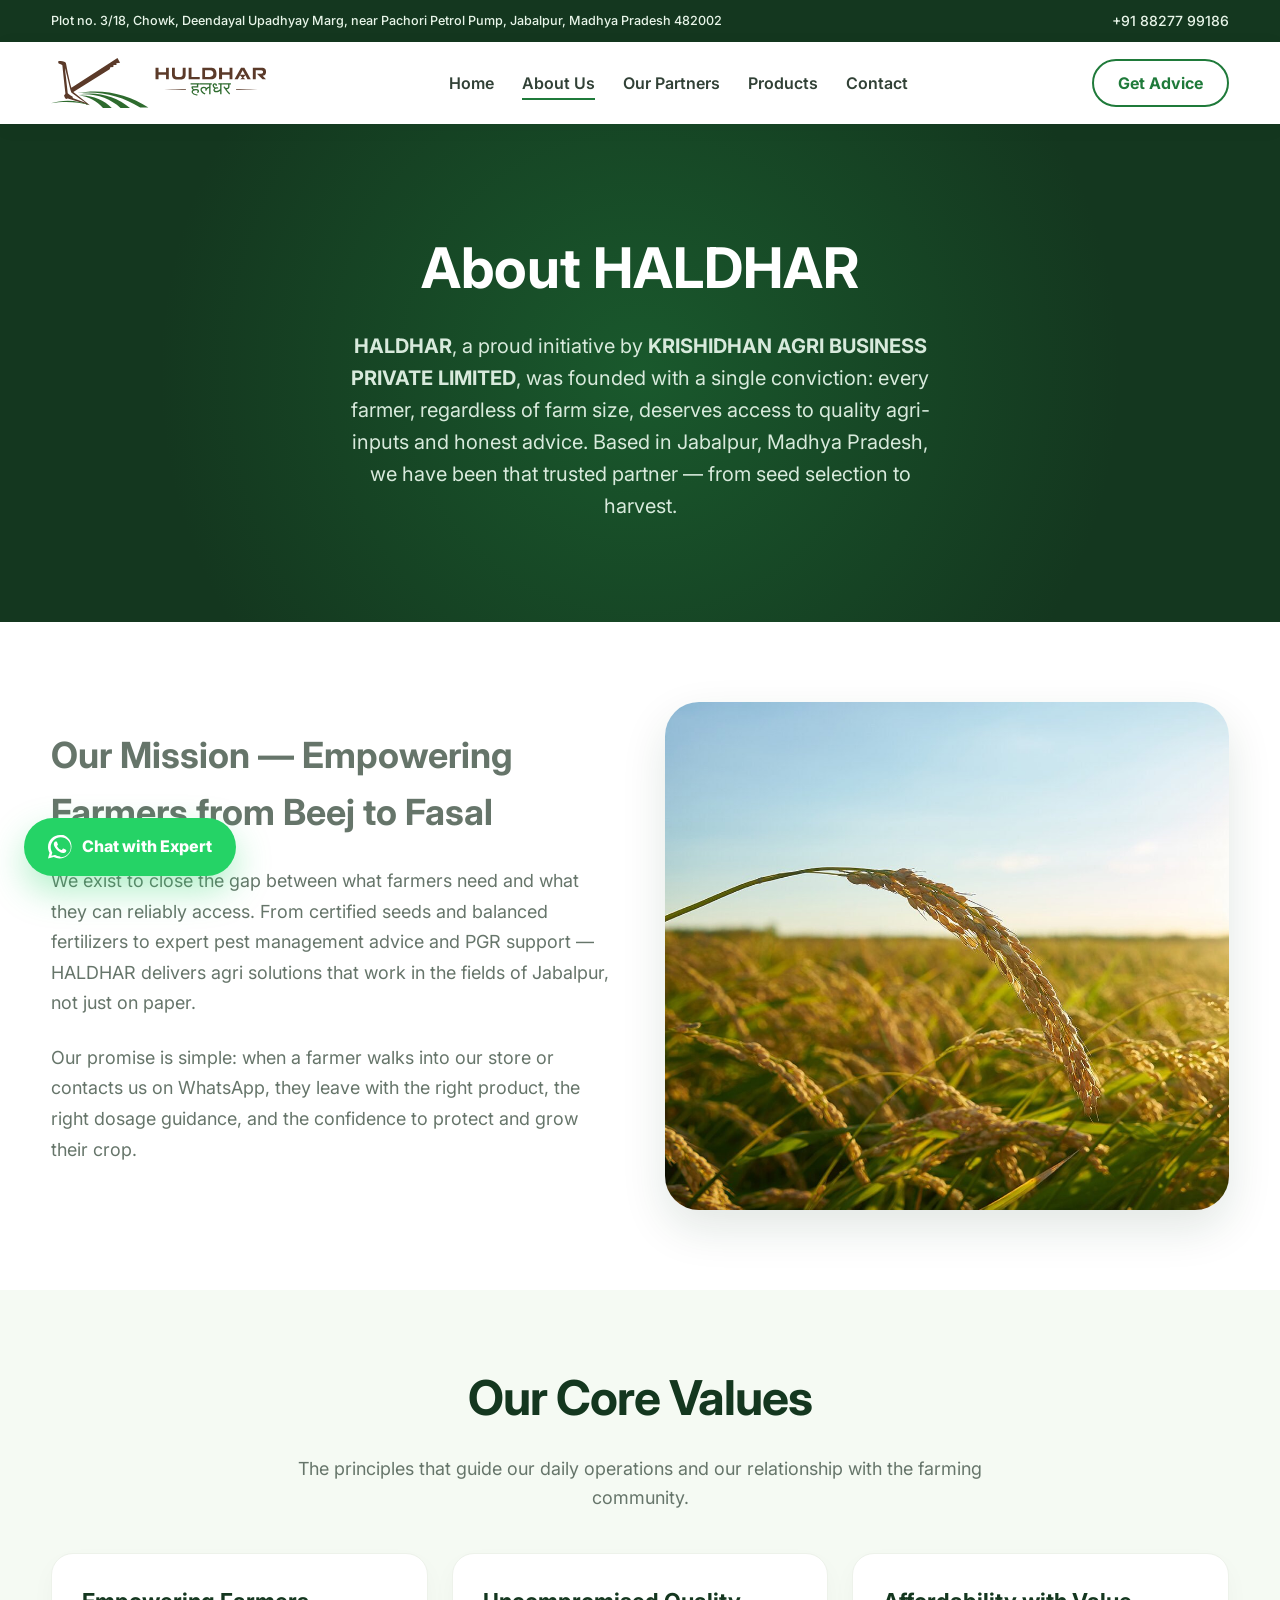
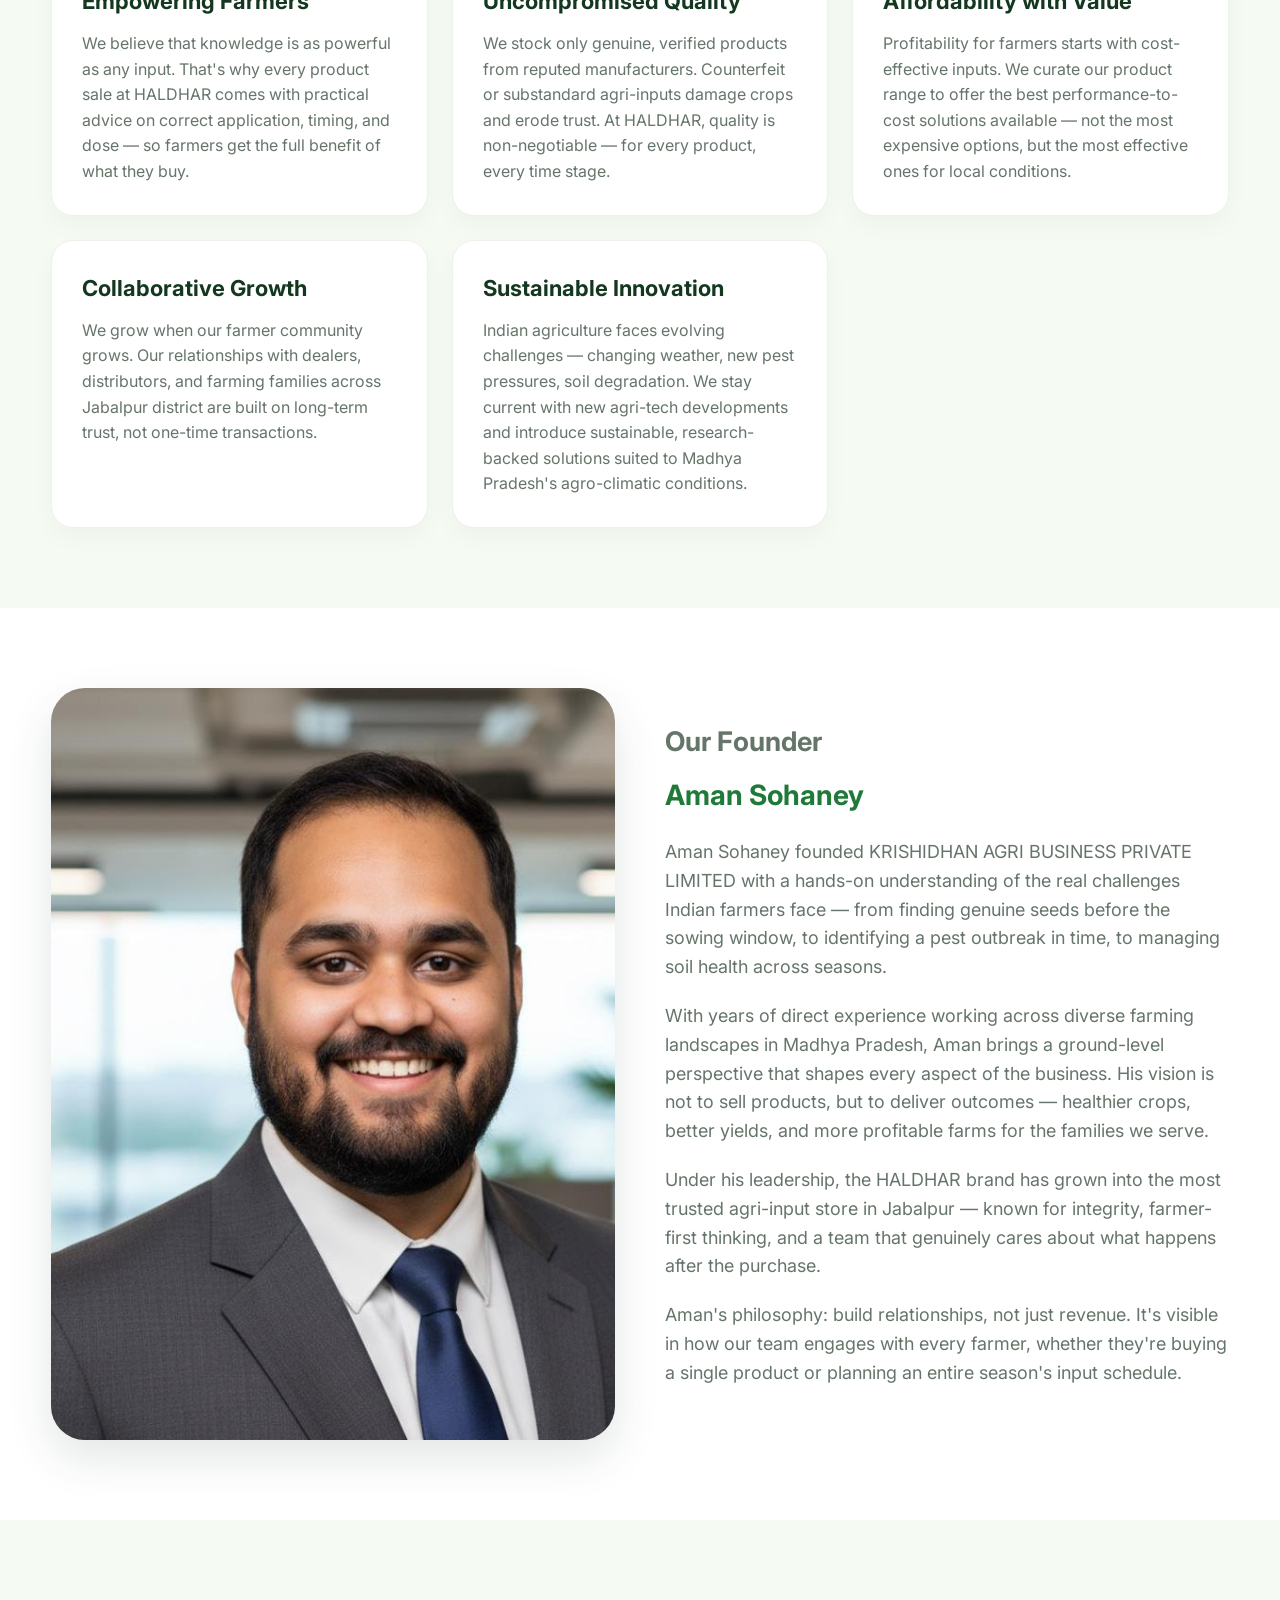
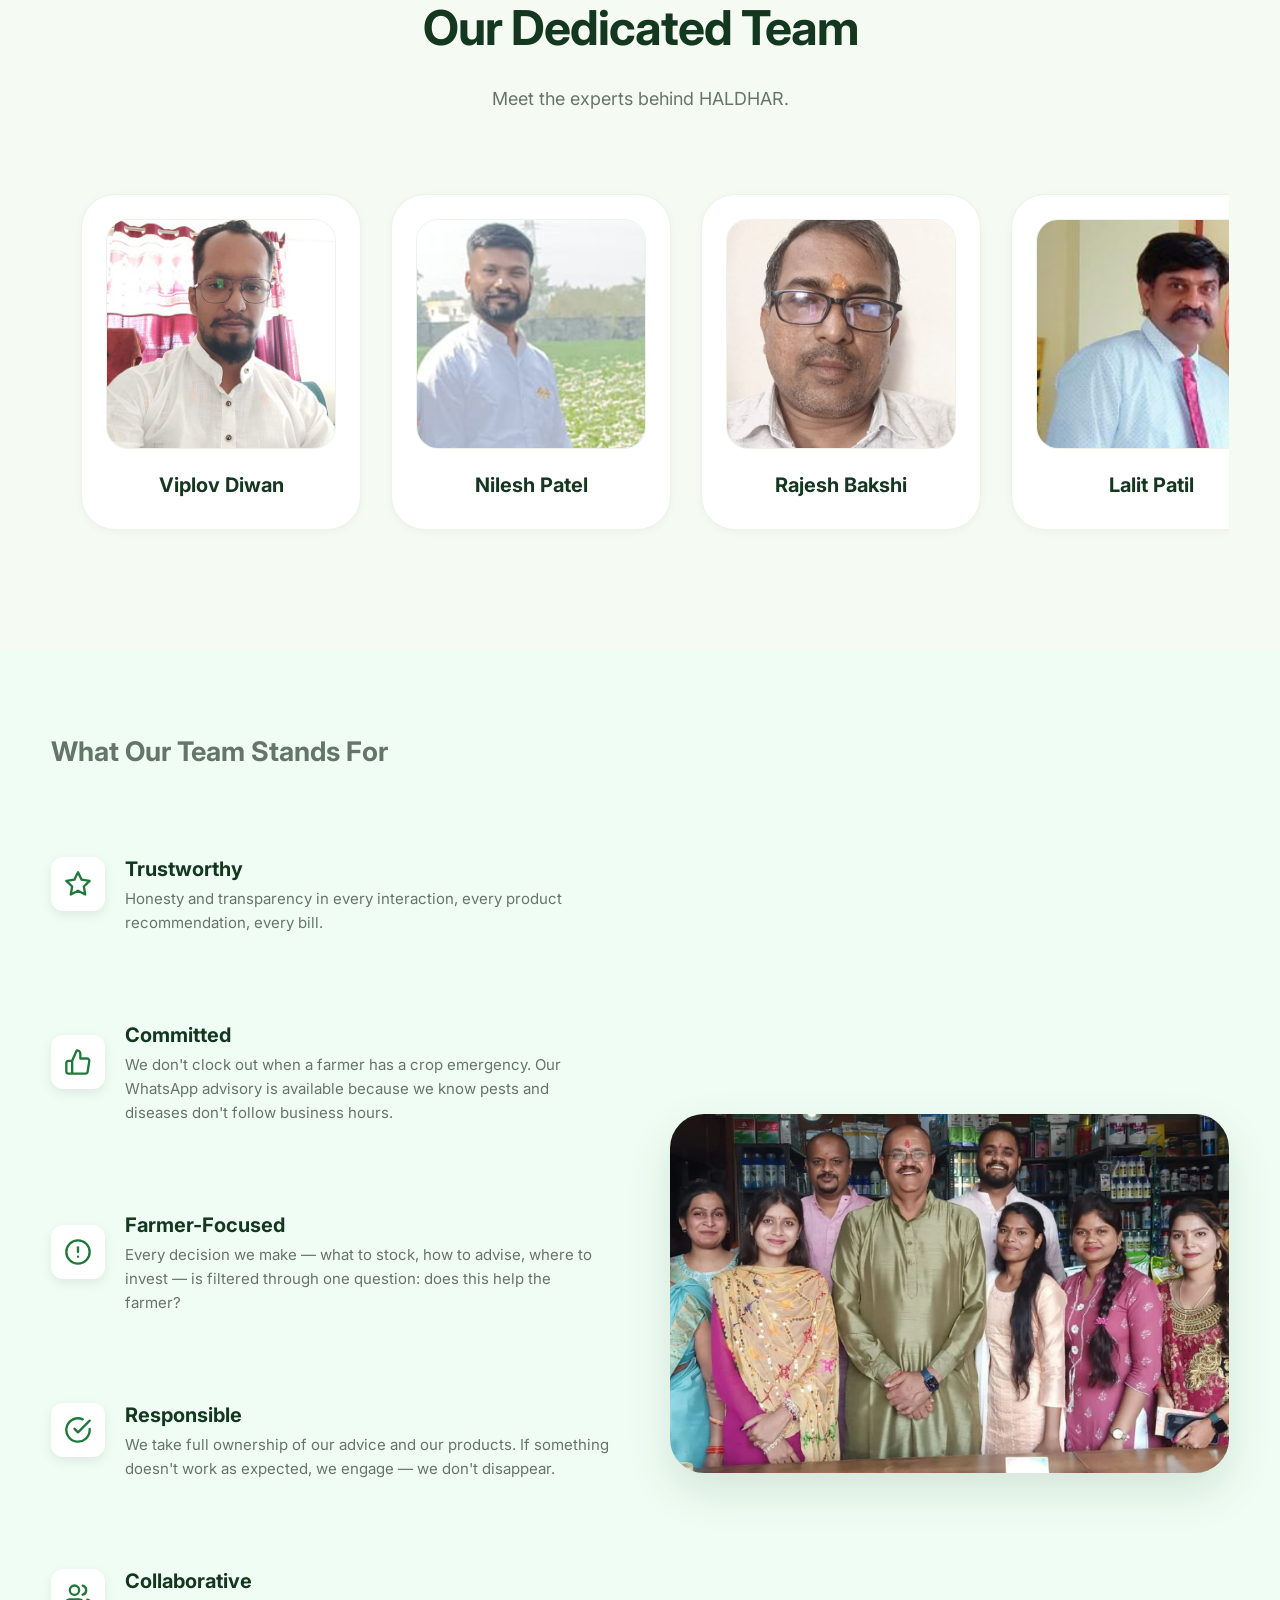
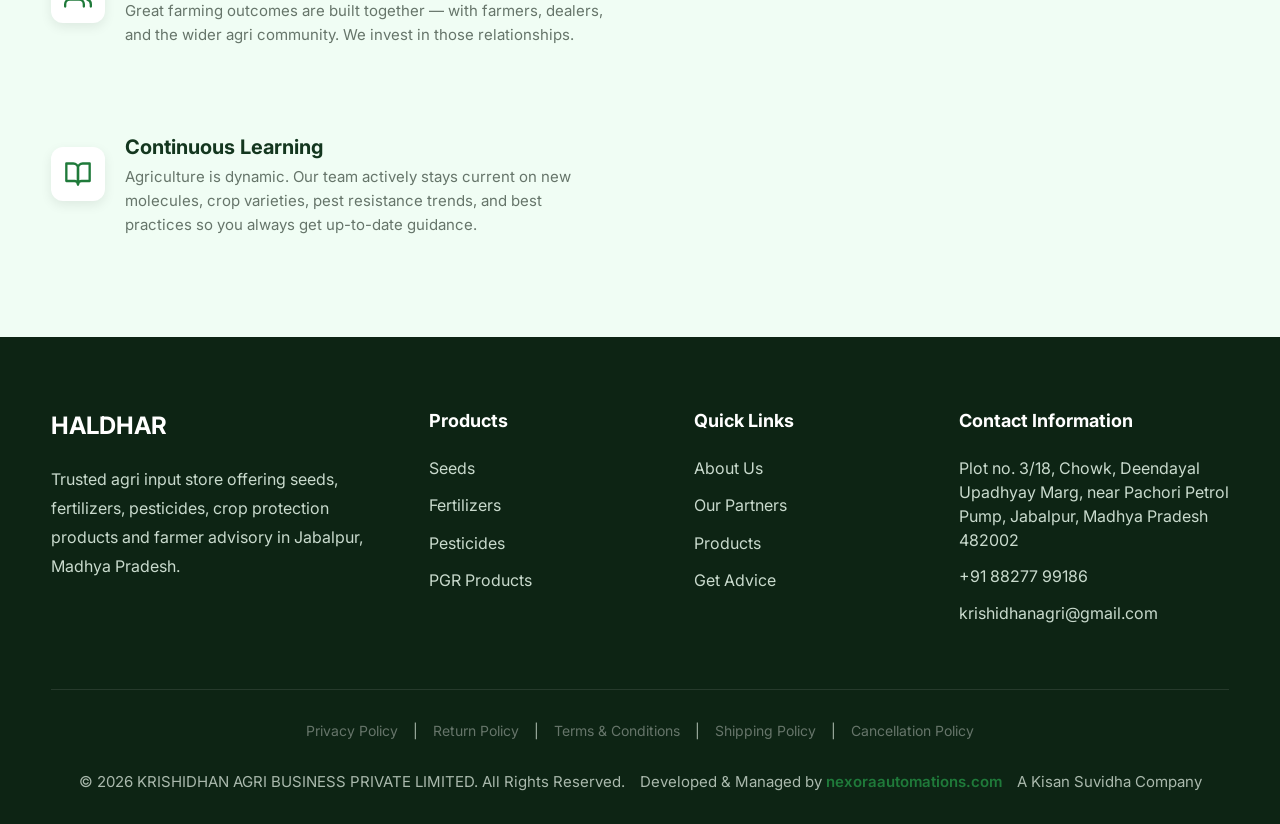
==== about.html @ 93f89da3 "Initial commit for HALDHAR website" ====
<!DOCTYPE html>
<html lang="en">

<head>
  <meta charset="UTF-8" />
  <meta name="viewport" content="width=device-width, initial-scale=1.0" />
  <title>About HALDHAR | Agri-Input Store in Jabalpur, MP</title>
  <meta name="description" content="Learn about HALDHAR's mission to empower farmers in Jabalpur with genuine seeds, fertilizers, and crop advisory. Meet founder Aman Sohaney and our team." />
  <meta name="keywords" content="about HALDHAR, agri input store Jabalpur history, farmer advisory Madhya Pradesh, Aman Sohaney agri entrepreneur" />

  <!-- Open Graph / Facebook -->
  <meta property="og:type" content="website">
  <meta property="og:url" content="https://haldhar.com/about.html">
  <meta property="og:title" content="About HALDHAR | Agri-Input Store in Jabalpur, MP">
  <meta property="og:description" content="Learn about HALDHAR's mission to empower farmers in Jabalpur with genuine seeds, fertilizers, and crop advisory. Meet founder Aman Sohaney and our team.">
  <meta property="og:image" content="https://haldhar.com/images/og-image.jpg">

  <!-- Twitter -->
  <meta property="twitter:card" content="summary_large_image">
  <meta property="twitter:url" content="https://haldhar.com/about.html">
  <meta property="twitter:title" content="About HALDHAR | Agri-Input Store in Jabalpur, MP">
  <meta property="twitter:description" content="Learn about HALDHAR's mission to empower farmers in Jabalpur with genuine seeds, fertilizers, and crop advisory. Meet founder Aman Sohaney and our team.">
  <meta property="twitter:image" content="https://haldhar.com/images/og-image.jpg">

  <link rel="preconnect" href="https://fonts.googleapis.com">
  <link rel="preconnect" href="https://fonts.gstatic.com" crossorigin>
  <link href="https://fonts.googleapis.com/css2?family=Inter:wght@400;500;600;700;800;900&display=swap" rel="stylesheet">
  <link rel="stylesheet" href="css/styles.css">

  <link rel="canonical" href="https://haldhar.com/about.html" />
  <link rel="icon" href="images/favicon.png" type="image/png">
</head>

<body>
  <!-- Topbar -->
  <div class="topbar">
    <div class="container topbar-container">
      <span class="topbar-address"><a href="https://maps.app.goo.gl/yAD4jvV2ftftcKU56" target="_blank">Plot no. 3/18, Chowk, Deendayal Upadhyay Marg, near Pachori Petrol Pump, Jabalpur, Madhya Pradesh 482002</a></span>
      <span class="topbar-contact">
        <a href="tel:+918827799186">+91 88277 99186</a>
      </span>
    </div>
  </div>

  <!-- Header -->
  <header>
    <div class="container">
      <nav>
        <a class="logo" href="index.html">
          <img src="images/haldhar-logo.svg" alt="HALDHAR Logo"
            onerror="this.outerHTML='<span class=\'logo-mark\'>H</span> HALDHAR'">
        </a>
        <div class="menu">
          <a href="index.html">Home</a>
          <a href="about.html" class="active">About Us</a>
          <a href="partners.html">Our Partners</a>
          <a href="products.html">Products</a>
          <a href="contact.html">Contact</a>
        </div>
        <div class="nav-right">
          <a href="contact.html" class="btn btn-outline">Get Advice</a>
        </div>
        <button class="hamburger" aria-label="Toggle menu">☰</button>
      </nav>
    </div>
  </header>

  <main>
    <div class="page-header">
      <div class="container">
        <h1>About HALDHAR</h1>
        <p><strong>HALDHAR</strong>, a proud initiative by <strong>KRISHIDHAN AGRI BUSINESS PRIVATE LIMITED</strong>, was founded with a single conviction: every farmer, regardless of farm size, deserves access to quality agri-inputs and honest advice. Based in Jabalpur, Madhya Pradesh, we have been that trusted partner — from seed selection to harvest.</p>
      </div>
    </div>

    <!-- Company Intro -->
    <section>
      <div class="container split">
        <div class="content-block">
          <h2 style="font-size: 36px; margin-bottom: 24px;">Our Mission — Empowering Farmers from Beej to Fasal</h2>
          <p style="font-size: 18px; color: var(--muted); line-height: 1.7; margin-bottom: 24px;">
            We exist to close the gap between what farmers need and what they can reliably access. From certified seeds
            and balanced fertilizers to expert pest management advice and PGR support — HALDHAR delivers agri
            solutions that work in the fields of Jabalpur, not just on paper.
          </p>
          <p style="font-size: 18px; color: var(--muted); line-height: 1.7;">
            Our promise is simple: when a farmer walks into our store or contacts us on WhatsApp, they leave with the
            right product, the right dosage guidance, and the confidence to protect and grow their crop.
          </p>
        </div>
        <div>
          <img src="images/about-store.jpg" alt="HALDHAR Store"
            style="border-radius: var(--radius-lg); box-shadow: var(--shadow); width: 100%;">
        </div>
      </div>
    </section>

    <!-- Values Grid -->
    <section class="light">
      <div class="container">
        <div class="section-head center">
          <h2>Our Core Values</h2>
          <p>The principles that guide our daily operations and our relationship with the farming community.</p>
        </div>
        <div class="cards" style="grid-template-columns: repeat(3, 1fr);">
          <div class="card">
            <h3>Empowering Farmers</h3>
            <p>We believe that knowledge is as powerful as any input. That's why every product sale at HALDHAR
              comes with practical advice on correct application, timing, and dose — so farmers get the full benefit of
              what they buy.
            </p>
          </div>
          <div class="card">
            <h3>Uncompromised Quality</h3>
            <p>We stock only genuine, verified products from reputed manufacturers. Counterfeit or substandard
              agri-inputs damage crops and erode trust. At HALDHAR, quality is non-negotiable — for every
              product, every time stage.
            </p>
          </div>
          <div class="card">
            <h3>Affordability with Value</h3>
            <p>Profitability for farmers starts with cost-effective inputs. We curate our product range to offer the
              best performance-to-cost solutions available — not the most expensive options, but the most effective ones
              for local conditions. </p>
          </div>
          <div class="card">
            <h3>Collaborative Growth</h3>
            <p>We grow when our farmer community grows. Our relationships with dealers, distributors, and farming
              families across Jabalpur district are built on long-term trust, not one-time transactions.</p>
          </div>
          <div class="card">
            <h3>Sustainable Innovation</h3>
            <p>Indian agriculture faces evolving challenges — changing weather, new pest pressures, soil degradation. We
              stay current with new agri-tech developments and introduce sustainable, research-backed solutions suited
              to Madhya Pradesh's agro-climatic conditions.</p>
          </div>
        </div>
      </div>
    </section>

    <!-- Founder Section -->
    <section>
      <div class="container split">
        <div>
          <div
            style="border-radius: var(--radius-lg); overflow: hidden; box-shadow: var(--shadow); background: #eee; aspect-ratio: 3/4;">
            <img src="images/Aman Sir.jpg" alt="Aman Sohaney - Founder"
              style="width: 100%; height: 100%; object-fit: cover;">
          </div>
        </div>
        <div class="content-block">
          <h2>Our Founder</h2>
          <h3 style="color: var(--green); margin-top: 10px; margin-bottom: 20px;">Aman Sohaney</h3>
          <p>Aman Sohaney founded KRISHIDHAN AGRI BUSINESS PRIVATE LIMITED with a hands-on understanding of the real challenges Indian farmers
            face — from finding genuine seeds before the sowing window, to identifying a pest outbreak in time, to
            managing soil health across seasons.</p>
          <p>With years of direct experience working across diverse farming landscapes in Madhya Pradesh, Aman brings a
            ground-level perspective that shapes every aspect of the business. His vision is not to sell products, but
            to deliver outcomes — healthier crops, better yields, and more profitable farms for the families we serve.
          </p>

          <p>Under his leadership, the HALDHAR brand has grown into the most trusted agri-input store in Jabalpur — known
            for integrity, farmer-first thinking, and a team that genuinely cares about what happens after the purchase.
          </p>

          <p>Aman's philosophy: build relationships, not just revenue. It's visible in how our team engages with every
            farmer, whether they're buying a single product or planning an entire season's input schedule.</p>
        </div>
      </div>
    </section>

    <!-- Staff Section -->
    <section class="light">
      <div class="container">
        <div class="section-head center">
          <h2>Our Dedicated Team</h2>
          <p>Meet the experts behind HALDHAR.</p>
        </div>
        <div class="team-slider-wrapper">
          <div class="team-track">
            <!-- Team Member 1 -->
            <div class="team-card">
              <div class="member-img">
                <img src="images/Viplov Diwan.jpg" alt="Viplov Diwan">
              </div>
              <h3>Viplov Diwan</h3>
            </div>
            <!-- Team Member 2 -->
            <div class="team-card">
              <div class="member-img">
                <img src="images/Nilesh Patel.jpg" alt="Nilesh Patel">
              </div>
              <h3>Nilesh Patel</h3>
            </div>
            <!-- Team Member 3 -->
            <div class="team-card">
              <div class="member-img">
                <img src="images/Rajesh Bakshi.jpg" alt="Rajesh Bakshi">
              </div>
              <h3>Rajesh Bakshi</h3>
            </div>
            <!-- Team Member 4 -->
            <div class="team-card">
              <div class="member-img">
                <img src="images/Lalit Patil.png" alt="Lalit Patil">
              </div>
              <h3>Lalit Patil</h3>
            </div>

            <!-- Duplicate for Seamless Loop -->
            <div class="team-card">
              <div class="member-img">
                <img src="images/Viplov Diwan.jpg" alt="Viplov Diwan">
              </div>
              <h3>Viplov Diwan</h3>
            </div>
            <div class="team-card">
              <div class="member-img">
                <img src="images/Nilesh Patel.jpg" alt="Nilesh Patel">
              </div>
              <h3>Nilesh Patel</h3>
            </div>
            <div class="team-card">
              <div class="member-img">
                <img src="images/Rajesh Bakshi.jpg" alt="Rajesh Bakshi">
              </div>
              <h3>Rajesh Bakshi</h3>
            </div>
            <div class="team-card">
              <div class="member-img">
                <img src="images/Lalit Patil.png" alt="Lalit Patil">
              </div>
              <h3>Lalit Patil</h3>
            </div>
          </div>
        </div>
      </div>
    </section>

    <!-- Team Values Section -->
    <section style="background: #f0fdf4;">
      <div class="container split" style="align-items: center; gap: 60px;">
        <div class="content-block">
          <h2 style="margin-bottom: 40px;">What Our Team Stands For</h2>
          <div class="values-list">
            <div class="value-item" style="display: flex; align-items: center; gap: 20px; margin-bottom: 24px;">
              <div
                style="min-width: 54px; height: 54px; border-radius: 12px; background: #fff; display: flex; align-items: center; justify-content: center; color: var(--green); box-shadow: 0 4px 12px rgba(0,0,0,0.08);">
                <svg width="28" height="28" viewBox="0 0 24 24" fill="none" stroke="currentColor" stroke-width="2"
                  stroke-linecap="round" stroke-linejoin="round">
                  <polygon
                    points="12 2 15.09 8.26 22 9.27 17 14.14 18.18 21.02 12 17.77 5.82 21.02 7 14.14 2 9.27 8.91 8.26 12 2">
                  </polygon>
                </svg>
              </div>
              <div>
                <h3 style="font-size: 20px; margin-bottom: 2px; color: var(--dark);">Trustworthy</h3>
                <p style="color: var(--muted); font-size: 15px;">Honesty and transparency in every interaction, every
                  product recommendation, every bill.</p>
              </div>
            </div>

            <div class="value-item" style="display: flex; align-items: center; gap: 20px; margin-bottom: 24px;">
              <div
                style="min-width: 54px; height: 54px; border-radius: 12px; background: #fff; display: flex; align-items: center; justify-content: center; color: var(--green); box-shadow: 0 4px 12px rgba(0,0,0,0.08);">
                <svg width="28" height="28" viewBox="0 0 24 24" fill="none" stroke="currentColor" stroke-width="2"
                  stroke-linecap="round" stroke-linejoin="round">
                  <path
                    d="M14 9V5a3 3 0 0 0-3-3l-4 9v11h11.28a2 2 0 0 0 2-1.7l1.38-9a2 2 0 0 0-2-2.3zM7 22H4a2 2 0 0 1-2-2v-7a2 2 0 0 1 2-2h3">
                  </path>
                </svg>
              </div>
              <div>
                <h3 style="font-size: 20px; margin-bottom: 2px; color: var(--dark);">Committed</h3>
                <p style="color: var(--muted); font-size: 15px;">We don't clock out when a farmer has a crop emergency.
                  Our WhatsApp advisory is available because we know pests and diseases don't follow business hours.</p>
              </div>
            </div>

            <div class="value-item" style="display: flex; align-items: center; gap: 20px; margin-bottom: 24px;">
              <div
                style="min-width: 54px; height: 54px; border-radius: 12px; background: #fff; display: flex; align-items: center; justify-content: center; color: var(--green); box-shadow: 0 4px 12px rgba(0,0,0,0.08);">
                <svg width="28" height="28" viewBox="0 0 24 24" fill="none" stroke="currentColor" stroke-width="2"
                  stroke-linecap="round" stroke-linejoin="round">
                  <circle cx="12" cy="12" r="10"></circle>
                  <path d="M12 8v4"></path>
                  <path d="M12 16h.01"></path>
                </svg>
              </div>
              <div>
                <h3 style="font-size: 20px; margin-bottom: 2px; color: var(--dark);">Farmer-Focused</h3>
                <p style="color: var(--muted); font-size: 15px;">Every decision we make — what to stock, how to advise,
                  where to invest — is filtered through one question: does this help the farmer?</p>
              </div>
            </div>

            <div class="value-item" style="display: flex; align-items: center; gap: 20px; margin-bottom: 24px;">
              <div
                style="min-width: 54px; height: 54px; border-radius: 12px; background: #fff; display: flex; align-items: center; justify-content: center; color: var(--green); box-shadow: 0 4px 12px rgba(0,0,0,0.08);">
                <svg width="28" height="28" viewBox="0 0 24 24" fill="none" stroke="currentColor" stroke-width="2"
                  stroke-linecap="round" stroke-linejoin="round">
                  <path d="M22 11.08V12a10 10 0 1 1-5.93-9.14"></path>
                  <polyline points="22 4 12 14.01 9 11.01"></polyline>
                </svg>
              </div>
              <div>
                <h3 style="font-size: 20px; margin-bottom: 2px; color: var(--dark);">Responsible</h3>
                <p style="color: var(--muted); font-size: 15px;">We take full ownership of our advice and our products.
                  If something doesn't work as expected, we engage — we don't disappear.</p>
              </div>
            </div>

            <div class="value-item" style="display: flex; align-items: center; gap: 20px; margin-bottom: 24px;">
              <div
                style="min-width: 54px; height: 54px; border-radius: 12px; background: #fff; display: flex; align-items: center; justify-content: center; color: var(--green); box-shadow: 0 4px 12px rgba(0,0,0,0.08);">
                <svg width="28" height="28" viewBox="0 0 24 24" fill="none" stroke="currentColor" stroke-width="2"
                  stroke-linecap="round" stroke-linejoin="round">
                  <path d="M17 21v-2a4 4 0 0 0-4-4H5a4 4 0 0 0-4 4v2"></path>
                  <circle cx="9" cy="7" r="4"></circle>
                  <path d="M23 21v-2a4 4 0 0 0-3-3.87"></path>
                  <path d="M16 3.13a4 4 0 0 1 0 7.75"></path>
                </svg>
              </div>
              <div>
                <h3 style="font-size: 20px; margin-bottom: 2px; color: var(--dark);">Collaborative</h3>
                <p style="color: var(--muted); font-size: 15px;">Great farming outcomes are built together — with
                  farmers, dealers, and the wider agri community. We invest in those relationships.</p>
              </div>
            </div>

            <div class="value-item" style="display: flex; align-items: center; gap: 20px; margin-bottom: 0;">
              <div
                style="min-width: 54px; height: 54px; border-radius: 12px; background: #fff; display: flex; align-items: center; justify-content: center; color: var(--green); box-shadow: 0 4px 12px rgba(0,0,0,0.08);">
                <svg width="28" height="28" viewBox="0 0 24 24" fill="none" stroke="currentColor" stroke-width="2"
                  stroke-linecap="round" stroke-linejoin="round">
                  <path d="M2 3h6a4 4 0 0 1 4 4v14a3 3 0 0 0-3-3H2z"></path>
                  <path d="M22 3h-6a4 4 0 0 0-4 4v14a3 3 0 0 1 3-3h7z"></path>
                </svg>
              </div>
              <div>
                <h3 style="font-size: 20px; margin-bottom: 2px; color: var(--dark);">Continuous Learning</h3>
                <p style="color: var(--muted); font-size: 15px;">Agriculture is dynamic. Our team actively stays current
                  on new molecules, crop varieties, pest resistance trends, and best practices so you always get
                  up-to-date guidance.</p>
              </div>
            </div>
          </div>
        </div>
        <div style="flex: 1;">
          <img src="images/Screenshot 2026-05-06 152037.png" alt="HALDHAR Team"
            style="border-radius: var(--radius-lg); box-shadow: var(--shadow); width: 100%; object-fit: cover; display: block;">
        </div>
      </div>
    </section>
  </main>

  <!-- Footer -->
  <footer>
    <div class="container">
      <div class="footer-grid">
        <div>
          <h3>HALDHAR</h3>
          <p>Trusted agri input store offering seeds, fertilizers, pesticides, crop protection products and farmer
            advisory in Jabalpur, Madhya Pradesh.</p>
        </div>
        <div>
          <h4>Products</h4>
          <ul>
            <li><a href="products.html">Seeds</a></li>
            <li><a href="products.html">Fertilizers</a></li>
            <li><a href="products.html">Pesticides</a></li>
            <li><a href="products.html">PGR Products</a></li>
          </ul>
        </div>
        <div>
          <h4>Quick Links</h4>
          <ul>
            <li><a href="about.html">About Us</a></li>
            <li><a href="partners.html">Our Partners</a></li>
            <li><a href="products.html">Products</a></li>
            <li><a href="contact.html">Get Advice</a></li>
          </ul>
        </div>
        <div>
          <h4>Contact Information</h4>
          <ul class="footer-contact">
            <li style="margin-bottom: 12px; line-height: 1.5;"><a href="https://maps.app.goo.gl/yAD4jvV2ftftcKU56"
                target="_blank">Plot no. 3/18, Chowk, Deendayal Upadhyay Marg, near
                Pachori Petrol Pump, Jabalpur, Madhya Pradesh 482002</a></li>
            <li class="footer-numbers">
              <a href="tel:+918827799186">+91 88277 99186</a>
            </li>
            <li><a href="mailto:krishidhanagri@gmail.com">krishidhanagri@gmail.com</a></li>
          </ul>
        </div>
      </div>
      
      <!-- Universal Footer Bottom -->
      <div class="copy" style="flex-direction: column; text-align: center;">
        <div class="legal-links" style="display: flex; gap: 15px; flex-wrap: wrap; justify-content: center; margin-bottom: 12px; font-size: 14px;">
          <a href="privacy-policy.html" style="color: var(--muted); text-decoration: none;">Privacy Policy</a> | 
          <a href="return-policy.html" style="color: var(--muted); text-decoration: none;">Return Policy</a> | 
          <a href="terms-conditions.html" style="color: var(--muted); text-decoration: none;">Terms & Conditions</a> | 
          <a href="shipping-policy.html" style="color: var(--muted); text-decoration: none;">Shipping Policy</a> | 
          <a href="Cancellation-Policy.html" style="color: var(--muted); text-decoration: none;">Cancellation Policy</a>
        </div>
        <div style="display: flex; gap: 15px; flex-wrap: wrap; justify-content: center;">
          <span>© 2026 KRISHIDHAN AGRI BUSINESS PRIVATE LIMITED. All Rights Reserved.</span>
          <span>Developed & Managed by <a href="https://www.nexoraautomations.com/" target="_blank" rel="noopener noreferrer" style="color: var(--green); font-weight: 600;">nexoraautomations.com</a></span>
          <span>A Kisan Suvidha Company</span>
        </div>
      </div>
    </div>
  </footer>

  <!-- Floating WhatsApp -->
  <a class="whatsapp-float" href="https://wa.me/918827799186" target="_blank" rel="noopener noreferrer"
    aria-label="Chat on WhatsApp">
    <svg viewBox="0 0 32 32" xmlns="http://www.w3.org/2000/svg">
      <path
        d="M16 0c-8.837 0-16 7.163-16 16 0 2.825 0.737 5.488 2.050 7.825l-2.050 7.513 7.688-2.012c2.288 1.188 4.888 1.862 7.65 1.862 8.837 0 16-7.163 16-16s-7.163-16-16-16zM16 28.5c-2.3 0-4.488-0.6-6.425-1.675l-0.462-0.275-4.525 1.188 1.212-4.412-0.3-0.475c-1.188-1.9-1.85-4.113-1.85-6.475 0-7.375 6-13.375 13.375-13.375s13.375 6 13.375 13.375-6 13.375-13.375 13.375zM23.363 19.388c-0.4-0.2-2.388-1.175-2.763-1.313-0.362-0.138-0.638-0.2-0.9 0.2s-1.038 1.313-1.275 1.588c-0.238 0.263-0.488 0.3-0.888 0.1-0.4-0.2-1.713-0.638-3.263-2.025-1.212-1.088-2.025-2.425-2.263-2.825-0.238-0.4 0-0.613 0.2-0.813 0.175-0.175 0.4-0.463 0.6-0.7 0.2-0.225 0.263-0.4 0.4-0.663 0.138-0.263 0.063-0.5-0.038-0.7-0.1-0.2-0.9-2.175-1.238-2.975-0.325-0.788-0.65-0.675-0.9-0.688-0.238-0.012-0.5-0.012-0.775-0.012s-0.713 0.1-1.088 0.5c-0.375 0.4-1.438 1.4-1.438 3.413s1.475 3.963 1.675 4.238c0.2 0.263 2.888 4.413 7 6.188 0.988 0.425 1.75 0.688 2.35 0.888 0.988 0.313 1.888 0.275 2.6 0.163 0.8-0.125 2.388-0.975 2.725-1.913 0.338-0.938 0.338-1.75 0.238-1.913-0.088-0.188-0.338-0.288-0.738-0.488z">
      </path>
    </svg>
    Chat with Expert
  </a>

  <!-- Scripts -->
  <script src="js/main.js"></script>
  <!-- Zoho SalesIQ Widget Integration -->
  <script>
    window.$zoho = window.$zoho || {};
    $zoho.salesiq = $zoho.salesiq || {
      ready: function() {
        $zoho.salesiq.chat.theme('green');
      }
    };
  </script>
  <script id="zsiqscript" src="https://salesiq.zohopublic.in/widget?wc=siqd889191c218cb7558d69124680b44f03999f13d6c8fa27a4175dc673366822bb003578c0ac6b759858cda43ebe9167d7" defer></script>

</body>

</html>
---- css/styles.css ----
@charset "UTF-8";

:root {
  --green: #1f7a3a;
  --green-hover: #17622d;
  --dark: #14371f;
  --light: #f5faf3;
  --yellow: #f5b93f;
  --orange: #ee7b31;
  --text: #26352a;
  --muted: #66756a;
  --white: #ffffff;
  --border: #edf2ea;
  --shadow-sm: 0 4px 12px rgba(20, 55, 31, 0.05);
  --shadow: 0 18px 45px rgba(20, 55, 31, 0.12);
  --radius-sm: 14px;
  --radius: 22px;
  --radius-lg: 34px;
  --transition: 0.3s cubic-bezier(0.25, 0.8, 0.25, 1);
}

* {
  box-sizing: border-box;
  margin: 0;
  padding: 0;
}

html {
  scroll-behavior: smooth;
}

body {
  font-family: 'Inter', system-ui, -apple-system, sans-serif;
  color: var(--text);
  background: var(--white);
  line-height: 1.6;
  -webkit-font-smoothing: antialiased;
  -moz-osx-font-smoothing: grayscale;
}

a {
  text-decoration: none;
  color: inherit;
  transition: color var(--transition);
}

img {
  max-width: 100%;
  display: block;
  height: auto;
}

.container {
  width: min(1180px, 92%);
  margin: auto;
}

/* Topbar */
.topbar {
  background: var(--dark);
  color: #e8f5e9;
  font-size: 14px;
  padding: 10px 0;
  font-weight: 500;
}

.topbar .container {
  display: flex;
  justify-content: space-between;
  gap: 12px;
  flex-wrap: wrap;
}

.topbar a {
  color: #e8f5e9;
}

.topbar a:hover {
  color: var(--yellow);
}

/* Header */
header {
  position: sticky;
  top: 0;
  background: rgba(255, 255, 255, 0.95);
  backdrop-filter: blur(12px);
  -webkit-backdrop-filter: blur(12px);
  z-index: 100;
  box-shadow: 0 4px 20px rgba(0, 0, 0, 0.04);
  transition: transform var(--transition), background var(--transition);
}

nav {
  display: flex;
  align-items: center;
  justify-content: space-between;
  padding: 16px 0;
  position: relative;
}

.logo {
  display: flex;
  align-items: center;
  gap: 10px;
  font-weight: 800;
  color: var(--dark);
  font-size: 24px;
  letter-spacing: -0.5px;
}

.logo img {
  height: 50px;
  width: auto;
  display: block;
}

.menu {
  display: flex;
  gap: 28px;
  align-items: center;
  font-weight: 600;
  color: #314136;
}

.nav-right {
  display: flex;
  align-items: center;
  gap: 24px;
}

.header-socials {
  display: flex;
  gap: 16px;
  align-items: center;
  border-right: 1px solid var(--border);
  padding-right: 24px;
}


.header-socials a {
  color: var(--muted);
  transition: var(--transition);
  display: flex;
}

.header-socials a[aria-label="Facebook"] { color: #1877F2; }
.header-socials a[aria-label="Instagram"] { color: #E4405F; }
.header-socials a[aria-label="YouTube"] { color: #FF0000; }
.header-socials a[aria-label="LinkedIn"] { color: #0A66C2; }

.header-socials a:hover {
  opacity: 0.8;
  transform: translateY(-2px);
}

.hamburger {
  display: none;
  background: none;
  border: none;
  font-size: 28px;
  cursor: pointer;
  color: var(--dark);
}

.menu a {
  position: relative;
}

.menu a:not(.btn)::after {
  content: '';
  position: absolute;
  bottom: -4px;
  left: 0;
  width: 0;
  height: 2px;
  background: var(--green);
  transition: width var(--transition);
}

.menu a:not(.btn):hover::after,
.menu a.active:not(.btn)::after {
  width: 100%;
}

.menu a:hover {
  color: var(--green);
}

/* Buttons */
.btn {
  display: inline-flex;
  align-items: center;
  justify-content: center;
  gap: 8px;
  padding: 14px 24px;
  border-radius: 999px;
  font-weight: 700;
  transition: var(--transition);
  border: none;
  cursor: pointer;
  font-size: 16px;
  line-height: 1;
}

.btn-primary {
  background: var(--green);
  color: var(--white);
  box-shadow: 0 8px 20px rgba(31, 122, 58, 0.25);
}

.btn-primary:hover {
  transform: translateY(-2px);
  background: var(--green-hover);
  box-shadow: 0 12px 24px rgba(31, 122, 58, 0.3);
  color: var(--white);
}

.btn-light {
  background: var(--white);
  color: var(--green);
  box-shadow: 0 8px 20px rgba(0, 0, 0, 0.1);
}

.btn-light:hover {
  transform: translateY(-2px);
  box-shadow: 0 12px 24px rgba(0, 0, 0, 0.15);
  color: var(--green-hover);
}

.btn-outline {
  border: 2px solid var(--green);
  color: var(--green);
  background: transparent;
}

.btn-outline:hover {
  background: var(--green);
  color: var(--white);
}

/* Connect button in the nav gets a special green style */
.menu a.btn-outline {
  border-color: var(--green);
  color: var(--green);
}

.menu a.btn-outline:hover {
  background: var(--green);
  color: var(--white);
}

/* Active connect page - full green */
.menu a.btn-primary.active,
.menu a.btn-primary {
  background: var(--green);
  color: var(--white);
}

/* Typography & General Sections */
section {
  padding: 80px 0;
}

.section-head {
  display: flex;
  justify-content: space-between;
  gap: 30px;
  align-items: flex-end;
  margin-bottom: 40px;
}

.section-head.center {
  flex-direction: column;
  align-items: center;
  text-align: center;
  margin-inline: auto;
  max-width: 700px;
}

.section-head h2 {
  font-size: clamp(32px, 4vw, 48px);
  color: var(--dark);
  line-height: 1.15;
  letter-spacing: -1px;
}

.section-head p {
  color: var(--muted);
  max-width: 520px;
  font-size: 18px;
}

.section-head.center p {
  max-width: 100%;
}

.badge {
  display: inline-flex;
  align-items: center;
  gap: 8px;
  background: #eaf6e7;
  color: var(--green);
  padding: 8px 16px;
  border-radius: 999px;
  font-weight: 700;
  font-size: 14px;
  margin-bottom: 20px;
  text-transform: uppercase;
  letter-spacing: 0.5px;
}

/* Hero Section */
.hero {
  position: relative;
  overflow: hidden;
  background: radial-gradient(circle at top left, #dff3d7, transparent 40%), linear-gradient(135deg, #f7fff4 0%, #fff7e6 100%);
  padding: 90px 0 80px;
}

.hero-grid {
  display: grid;
  grid-template-columns: 1.1fr 0.9fr;
  gap: 50px;
  align-items: center;
}

.hero h1 {
  font-size: clamp(42px, 5vw, 68px);
  line-height: 1.1;
  color: var(--dark);
  letter-spacing: -1.5px;
  margin-bottom: 24px;
}

.hero .lead {
  font-size: 20px;
  color: var(--muted);
  max-width: 660px;
  margin-bottom: 32px;
}

.hero-actions {
  display: flex;
  gap: 16px;
  flex-wrap: wrap;
  margin-bottom: 32px;
}

.trust-row {
  display: flex;
  gap: 16px;
  flex-wrap: wrap;
  color: var(--dark);
  font-weight: 700;
  font-size: 15px;
  margin-top: 8px;
}

.trust-row span {
  background: var(--white);
  padding: 10px 18px;
  border-radius: 30px;
  border: 1.5px solid rgba(31, 122, 58, 0.15);
  box-shadow: 0 4px 15px rgba(31, 122, 58, 0.04);
  display: flex;
  align-items: center;
  gap: 10px;
  transition: all 0.3s cubic-bezier(0.4, 0, 0.2, 1);
  cursor: default;
}

.trust-row span:hover {
  transform: translateY(-3px);
  border-color: var(--green);
  box-shadow: 0 8px 24px rgba(31, 122, 58, 0.12);
}

.trust-row .trust-icon-wrapper {
  background: rgba(31, 122, 58, 0.12);
  color: var(--green);
  width: 22px;
  height: 22px;
  border-radius: 50%;
  display: flex;
  align-items: center;
  justify-content: center;
  flex-shrink: 0;
  font-size: 11px;
  font-weight: 900;
}

.hero-card {
  background: var(--white);
  border-radius: var(--radius-lg);
  padding: 24px;
  box-shadow: var(--shadow);
  position: relative;
  transform: rotate(2deg);
  transition: transform var(--transition);
}

.hero-card:hover {
  transform: rotate(0deg);
}

.farm-visual {
  height: 480px;
  border-radius: 26px;
  background: linear-gradient(160deg, rgba(31, 122, 58, 0.8), rgba(245, 185, 63, 0.6)), url('images/hero-bg.webp') center/cover;
  display: flex;
  align-items: flex-end;
  padding: 30px;
  color: var(--white);
  overflow: hidden;
}

.visual-box {
  background: rgba(255, 255, 255, 0.15);
  border: 1px solid rgba(255, 255, 255, 0.4);
  backdrop-filter: blur(12px);
  -webkit-backdrop-filter: blur(12px);
  padding: 24px;
  border-radius: 24px;
  width: 100%;
}

.visual-box h3 {
  font-size: 32px;
  margin-bottom: 8px;
  line-height: 1.2;
}

/* Category Cards */
.cards {
  display: grid;
  grid-template-columns: repeat(4, 1fr);
  gap: 24px;
}

.card {
  background: var(--white);
  border: 1px solid var(--border);
  border-radius: var(--radius);
  padding: 30px;
  box-shadow: 0 10px 25px rgba(0, 0, 0, 0.03);
  transition: var(--transition);
  height: 100%;
}

.card:hover {
  transform: translateY(-8px);
  box-shadow: var(--shadow);
  border-color: transparent;
}

.card .icon {
  width: 64px;
  height: 64px;
  border-radius: 20px;
  background: #eef8ea;
  display: grid;
  place-items: center;
  font-size: 32px;
  margin-bottom: 24px;
  transition: transform var(--transition);
}

.card:hover .icon {
  transform: scale(1.1);
  background: var(--green);
  color: var(--white);
}

.card h3 {
  color: var(--dark);
  margin-bottom: 12px;
  font-size: 22px;
}

.card p {
  color: var(--muted);
  font-size: 16px;
}

.light {
  background: var(--light);
}

/* Crop Grid */
.crop-grid {
  display: grid;
  grid-template-columns: repeat(6, 1fr);
  gap: 16px;
}

.crop {
  background: var(--white);
  border-radius: var(--radius);
  padding: 24px 16px;
  text-align: center;
  font-weight: 800;
  color: var(--dark);
  box-shadow: 0 10px 25px rgba(20, 55, 31, 0.06);
  transition: var(--transition);
  cursor: pointer;
  border: 2px solid transparent;
}

.crop:hover {
  transform: translateY(-5px);
  border-color: var(--green);
  box-shadow: var(--shadow);
}

.crop .icon {
  font-size: 36px;
  margin-bottom: 12px;
  display: block;
}

/* Split Section */
.split {
  display: grid;
  grid-template-columns: 1fr 1fr;
  gap: 50px;
  align-items: center;
}

.problem {
  background: var(--dark);
  color: var(--white);
  border-radius: var(--radius-lg);
  padding: 50px;
  position: relative;
  overflow: hidden;
  box-shadow: var(--shadow);
}

.problem::after {
  content: '';
  position: absolute;
  top: -50px;
  right: -50px;
  width: 200px;
  height: 200px;
  background: var(--green);
  border-radius: 50%;
  filter: blur(80px);
  opacity: 0.5;
  z-index: 0;
}

.problem>* {
  position: relative;
  z-index: 1;
}

.problem h2 {
  font-size: clamp(32px, 4vw, 44px);
  line-height: 1.2;
  margin-bottom: 20px;
}

.problem p {
  color: #d8eadc;
  margin-bottom: 30px;
  font-size: 18px;
}

.steps {
  display: grid;
  gap: 20px;
}

.step {
  display: flex;
  gap: 20px;
  align-items: flex-start;
  background: var(--white);
  border-radius: var(--radius);
  padding: 24px;
  box-shadow: 0 10px 28px rgba(0, 0, 0, 0.04);
  transition: var(--transition);
  border: 1px solid transparent;
}

.step:hover {
  transform: translateX(10px);
  border-color: var(--yellow);
  box-shadow: var(--shadow);
}

.num {
  min-width: 48px;
  height: 48px;
  border-radius: 16px;
  background: var(--yellow);
  display: grid;
  place-items: center;
  font-weight: 900;
  color: var(--dark);
  font-size: 20px;
}

.step h3 {
  font-size: 20px;
  color: var(--dark);
  margin-bottom: 8px;
}

.step p {
  color: var(--muted);
  font-size: 16px;
}

/* Products */
.product-grid {
  display: grid;
  grid-template-columns: repeat(3, 1fr);
  gap: 30px;
}

.product {
  background: var(--white);
  border-radius: var(--radius-lg);
  overflow: hidden;
  box-shadow: 0 12px 30px rgba(0, 0, 0, 0.06);
  border: 1px solid var(--border);
  transition: var(--transition);
  display: flex;
  flex-direction: column;
}

.product:hover {
  transform: translateY(-8px);
  box-shadow: var(--shadow);
}

.product-img {
  height: 240px;
  overflow: hidden;
  background: linear-gradient(135deg, #e8f5e9, #fff2cc);
  display: grid;
  place-items: center;
  font-size: 70px;
  position: relative;
}

.product-img img {
  width: 100%;
  height: 100%;
  object-fit: cover;
}

.product-body {
  padding: 30px;
  flex-grow: 1;
  display: flex;
  flex-direction: column;
}

.product-body h3 {
  color: var(--dark);
  margin-bottom: 12px;
  font-size: 24px;
}

.product-body p {
  color: var(--muted);
  font-size: 16px;
  margin-bottom: 24px;
  flex-grow: 1;
}

.video-slider-wrapper {
  position: relative;
  display: flex;
  align-items: center;
  gap: 20px;
}

.test-grid {
    display: flex;
    overflow-x: auto;
    gap: 24px;
    padding: 20px 0;
    scroll-behavior: smooth;
    scrollbar-width: none;
    -ms-overflow-style: none;
    width: 100%;
    /* Snap to each card cleanly - no half-card transitions */
    scroll-snap-type: x mandatory;
}
.test-grid::-webkit-scrollbar {
    height: 6px;
}
.test-grid::-webkit-scrollbar-track {
    background: #f1f1f1;
    border-radius: 4px;
}
.test-grid::-webkit-scrollbar-thumb {
    background: var(--green);
    border-radius: 4px;
}

.yt-short {
  flex: 0 0 300px;
  aspect-ratio: 9/16;
  border-radius: var(--radius-lg);
  overflow: hidden;
  box-shadow: var(--shadow);
  background: var(--dark);
  transition: transform var(--transition);
  /* Snap point: always snap to the start of each card */
  scroll-snap-align: start;
}

.yt-short:hover {
  transform: translateY(-5px);
}

.yt-short iframe {
  width: 100%;
  height: 100%;
  border: none;
}

.slider-btn {
  background: white;
  border: none;
  width: 50px;
  height: 50px;
  border-radius: 50%;
  box-shadow: var(--shadow-lg);
  cursor: pointer;
  display: flex;
  align-items: center;
  justify-content: center;
  font-size: 24px;
  color: var(--green);
  z-index: 10;
  transition: all var(--transition);
  flex-shrink: 0;
}

.slider-btn:hover {
  background: var(--green);
  color: white;
  transform: scale(1.1);
}

.slider-btn:active {
  transform: scale(0.95);
}

@media (max-width: 768px) {
  .slider-btn {
    display: none;
  }
}

/* CTA */
.cta {
  background: linear-gradient(135deg, var(--green), var(--dark));
  color: var(--white);
  border-radius: var(--radius-lg);
  padding: 60px;
  display: grid;
  grid-template-columns: 1.2fr 0.8fr;
  gap: 40px;
  align-items: center;
  position: relative;
  overflow: hidden;
}

.cta::before {
  content: '';
  position: absolute;
  top: 0;
  left: 0;
  width: 100%;
  height: 100%;
  background: url('[data-uri]') repeat;
  opacity: 0.5;
}

.cta>* {
  position: relative;
  z-index: 1;
}

.cta h2 {
  font-size: clamp(36px, 4vw, 48px);
  line-height: 1.15;
  margin-bottom: 16px;
}

.cta p {
  color: #dff1e2;
  font-size: 18px;
}

/* Footer */
footer {
  background: #0d2414;
  color: #c9dacd;
  padding: 70px 0 30px;
}

.footer-grid {
  display: grid;
  grid-template-columns: 1.5fr 1fr 1fr 1.2fr;
  gap: 40px;
  margin-bottom: 50px;
}

footer h3 {
  color: var(--white);
  margin-bottom: 20px;
  font-size: 24px;
}

footer h4 {
  color: var(--white);
  margin-bottom: 20px;
  font-size: 18px;
}

footer p {
  margin-bottom: 20px;
  line-height: 1.8;
}

footer ul {
  list-style: none;
}

footer li {
  margin-bottom: 12px;
}

footer a {
  color: #c9dacd;
  transition: color var(--transition);
}

footer a:hover {
  color: var(--yellow);
}

.footer-contact li {
  display: flex;
  align-items: flex-start;
  gap: 12px;
}

.copy {
  border-top: 1px solid rgba(255, 255, 255, 0.1);
  padding-top: 30px;
  color: #aab9ad;
  font-size: 15px;
  display: flex;
  justify-content: space-between;
  align-items: center;
  flex-wrap: wrap;
  gap: 16px;
}

.social-links {
  display: flex;
  gap: 16px;
}

.social-links a {
  display: grid;
  place-items: center;
  width: 40px;
  height: 40px;
  border-radius: 50%;
  background: rgba(255, 255, 255, 0.1);
  color: var(--white);
  transition: var(--transition);
}

.social-links a:hover {
  background: var(--yellow);
  color: var(--dark);
  transform: translateY(-3px);
}

/* Floating WhatsApp */
.whatsapp-float {
  position: fixed;
  left: 24px;
  bottom: 24px;
  background: #25d366;
  color: var(--white);
  border-radius: 999px;
  padding: 16px 24px;
  font-weight: 800;
  box-shadow: 0 15px 35px rgba(37, 211, 102, 0.35);
  z-index: 90;
  display: flex;
  align-items: center;
  gap: 10px;
  transition: transform var(--transition), box-shadow var(--transition);
  font-size: 16px;
}

.whatsapp-float:hover {
  transform: translateY(-5px);
  box-shadow: 0 20px 40px rgba(37, 211, 102, 0.45);
  color: var(--white);
}

.whatsapp-float svg {
  width: 24px;
  height: 24px;
  fill: currentColor;
}

/* Page Headers */
.page-header {
  background: var(--dark);
  color: var(--white);
  padding: 100px 0;
  text-align: center;
  position: relative;
  overflow: hidden;
}

.page-header::before {
  content: '';
  position: absolute;
  top: 0;
  left: 0;
  width: 100%;
  height: 100%;
  background: radial-gradient(circle at center, rgba(31, 122, 58, 0.5), transparent 70%);
}

.page-header h1 {
  font-size: clamp(40px, 5vw, 56px);
  margin-bottom: 16px;
  position: relative;
  z-index: 1;
}

.page-header p {
  font-size: 20px;
  color: #d8eadc;
  max-width: 600px;
  margin: 0 auto;
  position: relative;
  z-index: 1;
}

/* Content Blocks */
.content-block {
  font-size: 18px;
  color: var(--muted);
  max-width: 800px;
}

.content-block h3 {
  color: var(--dark);
  font-size: 28px;
  margin: 40px 0 20px;
}

.content-block p {
  margin-bottom: 20px;
}

.content-block ul {
  margin-bottom: 20px;
  padding-left: 20px;
}

.content-block li {
  margin-bottom: 10px;
}

/* Forms */
.form-group {
  margin-bottom: 24px;
}

.form-group label {
  display: block;
  margin-bottom: 8px;
  font-weight: 600;
  color: var(--dark);
}

.form-control {
  width: 100%;
  padding: 16px 20px;
  border: 1px solid #d1dbd4;
  border-radius: 12px;
  font-family: inherit;
  font-size: 16px;
  transition: var(--transition);
  background: #fcfdfc;
}

.form-control:focus {
  outline: none;
  border-color: var(--green);
  box-shadow: 0 0 0 4px rgba(31, 122, 58, 0.1);
  background: var(--white);
}

textarea.form-control {
  resize: vertical;
  min-height: 150px;
}

/* Contact Grid */
.contact-grid {
  display: grid;
  grid-template-columns: 1fr 1fr;
  gap: 60px;
}

.contact-info-card {
  background: var(--white);
  padding: 40px;
  border-radius: var(--radius-lg);
  box-shadow: var(--shadow);
  border: 1px solid var(--border);
}

.info-item {
  display: flex;
  gap: 20px;
  margin-bottom: 30px;
}

.info-item:last-child {
  margin-bottom: 0;
}

.info-icon {
  width: 54px;
  height: 54px;
  background: #eaf6e7;
  color: var(--green);
  border-radius: 16px;
  display: grid;
  place-items: center;
  font-size: 24px;
  flex-shrink: 0;
}

.info-text h4 {
  font-size: 20px;
  color: var(--dark);
  margin-bottom: 8px;
}

.info-text p,
.info-text a {
  color: var(--muted);
  font-size: 16px;
}

/* Job Cards */
.job-cards {
  display: grid;
  gap: 24px;
}

.job-card {
  background: var(--white);
  border: 1px solid var(--border);
  padding: 30px;
  border-radius: var(--radius);
  display: flex;
  justify-content: space-between;
  align-items: center;
  transition: var(--transition);
}

.job-card:hover {
  border-color: var(--green);
  box-shadow: var(--shadow-sm);
}

.job-info h3 {
  font-size: 24px;
  color: var(--dark);
  margin-bottom: 8px;
}

.job-meta {
  display: flex;
  gap: 16px;
  color: var(--muted);
  font-size: 15px;
}

.job-meta span {
  display: flex;
  align-items: center;
  gap: 6px;
}

/* =====================================
   RESPONSIVE — TABLET (max 1024px)
===================================== */
@media (max-width: 1024px) {

  .hero-grid,
  .split,
  .contact-grid {
    grid-template-columns: 1fr;
    gap: 40px;
  }

  .cta {
    grid-template-columns: 1fr;
    gap: 30px;
    text-align: center;
  }

  .cta > div:last-child {
    justify-content: center;
  }

  .cards {
    grid-template-columns: repeat(2, 1fr);
  }

  .product-grid {
    grid-template-columns: repeat(2, 1fr);
  }

  .crop-grid {
    grid-template-columns: repeat(3, 1fr);
  }

  .footer-grid {
    grid-template-columns: 1fr 1fr;
    gap: 40px;
  }

  .farm-visual {
    height: 400px;
  }

  /* Team grid on tablet */
  .cards[style*="repeat(4"] {
    grid-template-columns: repeat(2, 1fr) !important;
  }
}

/* =====================================
   RESPONSIVE — MOBILE (max 768px)
===================================== */
@media (max-width: 768px) {

  /* --- Navigation --- */
  .logo {
    order: 1;
  }

  .menu {
    display: none;
    flex-direction: column;
    position: absolute;
    top: 100%;
    left: 0;
    width: 100%;
    background: rgba(255, 255, 255, 0.98);
    backdrop-filter: blur(12px);
    -webkit-backdrop-filter: blur(12px);
    padding: 20px;
    box-shadow: 0 10px 20px rgba(0, 0, 0, 0.1);
    gap: 12px;
    z-index: 200;
    /* Removed border-top to eliminate the green line */
  }

  .nav-right {
    display: flex;
    order: 2;
    gap: 12px;
    margin-right: 0;
    align-items: center;
  }

  .hamburger {
    display: block;
    order: 3;
    margin-left: 8px;
  }

  .header-socials {
    padding-right: 0;
    border-right: none;
    gap: 8px;
  }

  .nav-right .btn {
    display: none; /* Hide button on very small header, keep socials */
  }


  .menu.active {
    display: flex;
  }


  .menu a {
    width: 100%;
    text-align: center;
    padding: 10px 0;
  }

  .menu a.btn {
    width: 100%;
    text-align: center;
  }

  /* --- Logo --- */
  .logo img {
    height: 70px;
    margin: -8px 0;
  }

  /* --- Topbar --- */
  .topbar {
    font-size: 12px;
    padding: 8px 0;
  }

  .topbar-container {
    flex-direction: column;
    align-items: center;
    text-align: center;
    gap: 2px;
  }

  .topbar-address {
    display: block;
    font-size: 11px;
    opacity: 0.85;
    white-space: normal;      /* allow wrapping to 2 lines */
    word-break: break-word;
    max-width: 95vw;
    line-height: 1.4;
  }

  .topbar-contact {
    display: flex;
    flex-direction: row;
    flex-wrap: nowrap;
    gap: 4px;
    align-items: center;
    justify-content: center;
    font-size: 11.5px;
    white-space: nowrap;
  }

  .topbar-contact a {
    display: inline;
    white-space: nowrap;
  }

  /* --- Sections --- */
  section {
    padding: 48px 0;
  }

  .page-header {
    padding: 48px 0 !important;
  }

  .page-header h1 {
    font-size: clamp(28px, 7vw, 40px);
  }

  /* --- Hero --- */
  .hero {
    padding: 50px 0 40px;
    text-align: center;
  }

  .hero-grid {
    grid-template-columns: 1fr;
    gap: 32px;
  }

  .hero h1 {
    font-size: clamp(32px, 8vw, 48px);
  }

  .hero .lead {
    font-size: 17px;
    margin: 0 auto 28px;
  }

  .hero-actions {
    flex-direction: column;
    align-items: center;
    gap: 12px;
  }

  .hero-actions .btn {
    width: 100%;
    max-width: 320px;
  }

  .farm-visual {
    height: auto;
    min-height: 380px;
    border-radius: var(--radius);
    padding: 24px;
  }

  .visual-box {
    padding: 20px;
    border-radius: 20px;
  }

  .visual-box h3 {
    font-size: 22px;
    margin-bottom: 6px;
  }

  .visual-box p {
    font-size: 14px;
    line-height: 1.5;
  }

  .trust-bar {
    flex-wrap: wrap;
    gap: 16px;
    justify-content: center;
  }

  /* --- Cards & Grids --- */
  .cards {
    grid-template-columns: 1fr !important;
  }

  .product-grid {
    grid-template-columns: 1fr !important;
  }

  .crop-grid {
    grid-template-columns: repeat(2, 1fr) !important;
  }

  /* --- Section Heads --- */
  .section-head {
    flex-direction: column;
    align-items: flex-start;
    gap: 12px;
  }

  .section-head h2 {
    font-size: clamp(24px, 6vw, 36px);
  }

  .section-head p {
    font-size: 16px;
  }

  /* --- Split Layouts --- */
  .split {
    grid-template-columns: 1fr !important;
    gap: 32px !important;
  }

  /* Reverse order on mobile so text appears first on split layouts */
  .split > div:first-child img {
    border-radius: var(--radius);
  }

  /* --- Advisory Section --- */
  .problem {
    padding: 28px !important;
  }

  .problem h2 {
    font-size: clamp(22px, 5vw, 32px) !important;
  }

  .steps {
    gap: 16px;
  }

  /* --- Values list --- */
  .values-list .value-item {
    gap: 14px !important;
    margin-bottom: 18px !important;
  }

  .values-list h3 {
    font-size: 17px !important;
  }

  .values-list p {
    font-size: 14px !important;
  }

  /* --- Video Slider --- */
  .video-slider-wrapper {
    gap: 8px;
  }

  .slider-btn {
    display: none;
  }

  .yt-short {
    flex: 0 0 220px;
  }

  /* --- CTA --- */
  .cta {
    padding: 36px 24px !important;
    grid-template-columns: 1fr !important;
    gap: 24px;
    text-align: center;
  }

  .cta h2 {
    font-size: clamp(22px, 5vw, 32px) !important;
  }

  .cta > div:last-child {
    justify-content: center;
    flex-direction: column;
    align-items: center;
  }

  .cta .btn {
    width: 100%;
    max-width: 280px;
  }

  /* --- Contact Grid --- */
  .contact-grid {
    grid-template-columns: 1fr !important;
    gap: 32px;
  }

  .contact-info-card {
    padding: 24px;
  }

  /* --- Footer --- */
  .footer-grid {
    grid-template-columns: 1fr !important;
    gap: 32px;
  }

  .copy {
    flex-direction: column !important;
    gap: 8px;
    text-align: center;
  }

  /* --- Job Cards --- */
  .job-card {
    flex-direction: column;
    align-items: flex-start;
    gap: 16px;
  }

  /* --- Team Section --- */
  .cards[style*="repeat(4"] {
    grid-template-columns: repeat(2, 1fr) !important;
  }

  /* --- WhatsApp Float Button --- */
  .whatsapp-float {
    padding: 12px 16px;
    font-size: 14px;
    bottom: 16px;
    left: 16px;
  }

  /* --- General Buttons --- */
  .btn {
    font-size: 15px;
    padding: 12px 20px;
  }

  .nav-right .btn {
    display: inline-flex; /* Show back on medium mobile if space permits */
    padding: 10px 16px;
    font-size: 13px;
  }
}


/* =====================================
   RESPONSIVE — SMALL MOBILE (max 480px)
===================================== */
/* Seasonal Solutions Mobile Card Fix */
/* Seasonal Solutions Mobile Card Fix */
@media (max-width: 768px) {
  .product-grid {
    grid-template-columns: 1fr !important;
    gap: 24px !important;
    padding: 0 16px; /* Inset for card feel */
  }

  .product {
    background: var(--white) !important;
    box-shadow: 0 10px 30px rgba(0,0,0,0.08) !important;
    border-radius: var(--radius-lg) !important;
    border: 1px solid var(--border) !important;
    margin-bottom: 8px;
  }

  .product-img {
    height: 260px !important;
    overflow: hidden !important;
  }

  .product-body {
    padding: 24px !important;
    text-align: center;
  }
  
  .product-body h3 {
    font-size: 20px !important;
    margin-bottom: 12px !important;
  }
  
  .product-body p {
    font-size: 15px !important;
    line-height: 1.6 !important;
  }
}
@media (max-width: 480px) {

  .crop-grid {
    grid-template-columns: 1fr !important;
  }

  .hero h1 {
    font-size: clamp(28px, 9vw, 40px);
  }

  .hero .lead {
    font-size: 15px;
  }

  .yt-short {
    flex: 0 0 85vw;
  }

  /* Team grid: 1 column on very small screens */
  .cards[style*="repeat(4"] {
    grid-template-columns: 1fr !important;
  }

  .cta {
    padding: 28px 16px !important;
  }

  .section-head h2 {
    font-size: clamp(22px, 7vw, 30px);
  }

  /* Topbar full hide on tiny screens */
  .topbar-contact a {
    display: block;
  }
}

/* --- Updated Responsive & UI Fixes --- */

/* Topbar Styling */
.topbar-container {
    display: flex;
    justify-content: space-between;
    align-items: center;
    flex-wrap: wrap;
    gap: 10px;
}
.topbar-address {
    font-size: 0.9em;
    text-align: left;
}
/* Zoho Recruit Customization */
.zoho-embed-wrapper {
    background: var(--white);
    border-radius: var(--radius-lg);
    padding: 32px;
    box-shadow: var(--shadow);
    border: 1px solid var(--border);
    overflow: hidden;
    width: 100%;
    max-width: 100%;
}

@media (max-width: 768px) {
  .zoho-embed-wrapper {
    padding: 16px 12px;
    border-radius: var(--radius);
    overflow-x: hidden;
  }
}

#rec_job_listing_div {
    max-height: 600px;
    overflow-y: auto;
    overflow-x: hidden;
    padding-right: 6px;
    width: 100%;
    max-width: 100%;
}

#rec_job_listing_div::-webkit-scrollbar {
    width: 6px;
}

#rec_job_listing_div::-webkit-scrollbar-track {
    background: #f1f1f1;
    border-radius: 10px;
}

#rec_job_listing_div::-webkit-scrollbar-thumb {
    background: var(--green);
    border-radius: 10px;
}

/* Forcing Zoho Search Button to Green */
.rec-search-button, 
#rec_job_listing_div button,
#rec_job_listing_div .zcr-search-button,
#rec_job_listing_div input[type="button"] {
    background-color: var(--green) !important;
    border-color: var(--green) !important;
    color: white !important;
    border-radius: 6px !important;
    transition: var(--transition) !important;
}

#rec_job_listing_div button:hover {
    opacity: 0.9;
    transform: translateY(-2px);
}

/* Mobile Responsiveness Enhancements */
@media (max-width: 768px) {
    .topbar-container {
        flex-direction: column;
        justify-content: center;
        text-align: center;
    }
    .topbar-address {
        text-align: center;
        max-width: 100%;
    }
    .topbar-contact {
        white-space: normal;
    }
    
    .product-grid, .team-grid, .contact-grid {
        grid-template-columns: 1fr !important;
    }
    
    .about-stats {
        flex-direction: column;
        gap: 20px;
    }
    
    header .container {
        flex-wrap: nowrap;
    }

    .nav-right .btn {
        display: none;
    }

    .header-socials {
        display: flex;
        gap: 8px;
        padding-right: 0;
        border-right: none;
    }

    .header-socials svg {
        width: 16px;
        height: 16px;
    }

    .nav-right {
        gap: 8px;
    }

    .logo img {
        height: 80px;
        margin: -10px 0;
    }

    nav {
        padding: 10px 0;
    }
}

.footer-numbers { display: flex; gap: 10px; margin-bottom: 12px; flex-wrap: wrap; }
.footer-numbers span { color: var(--muted); }

/* Zoho Embed Mobile Overrides */
@media (max-width: 768px) {
  /* Force Zoho embed elements to fit mobile width */
  .embed_jobs_head,
  .embed_jobs_head2,
  .embed_jobs_head3,
  .embed_job_item,
  .embed_jobs_head .zcr-jobs-list,
  .embed_jobs_head .zcr-filter-section,
  .embed_jobs_head .zcr-search-section {
    width: 100% !important;
    max-width: 100% !important;
    overflow-x: hidden !important;
    box-sizing: border-box !important;
  }

  /* Force job listing to stack vertically */
  .embed_jobs_head .zcr-jobs-layout {
    flex-direction: column !important;
    width: 100% !important;
  }

  /* Hide sidebar filter on mobile - show jobs full width */
  .embed_jobs_head .zcr-filter-section {
    width: 100% !important;
    margin-bottom: 16px !important;
  }

  /* Job title wrapping */
  .embed_jobs_head .zcr-job-title,
  .embed_jobs_head .zcr-job-desc,
  .embed_jobs_head a {
    word-break: break-word !important;
    white-space: normal !important;
    overflow: hidden !important;
    text-overflow: ellipsis !important;
  }

  /* Search button full width on mobile */
  .embed_jobs_head button[type="submit"],
  .embed_jobs_head .zcr-search-button {
    width: 100% !important;
    margin-top: 8px !important;
  }

  /* Input fields full width */
  .embed_jobs_head input[type="text"],
  .embed_jobs_head input[type="search"] {
    width: 100% !important;
    margin-bottom: 8px !important;
  }
}
/* Farmer Reviews */
.farmer-reviews {
    background: var(--white);
}

.review-slider-wrapper {
    overflow: hidden;
    margin-top: 40px;
    padding: 20px 0;
    position: relative;
    max-width: 100%;
    box-sizing: border-box;
    mask-image: linear-gradient(to right, transparent, black 15%, black 85%, transparent);
    -webkit-mask-image: linear-gradient(to right, transparent, black 15%, black 85%, transparent);
}

.review-track {
    display: flex;
    gap: 30px;
    width: max-content;
    animation: scroll-reviews 40s linear infinite;
    padding-left: 30px;
}

@keyframes scroll-reviews {
    0% { transform: translateX(0); }
    100% { transform: translateX(calc(-50% - 15px)); }
}

.review-track:hover {
    animation-play-state: paused;
}


.review-card {
    background: var(--white);
    padding: 35px;
    border-radius: var(--radius-lg);
    border: 1.5px solid var(--border);
    transition: var(--transition);
    width: 450px;
    flex-shrink: 0;
    box-shadow: 0 2px 8px rgba(0,0,0,0.04);
}

.review-card:hover {
    transform: translateY(-5px);
    box-shadow: 0 12px 30px rgba(0,0,0,0.12);
    border-color: var(--green);
}

.review-header {
    display: flex;
    flex-direction: row;
    gap: 20px;
    align-items: center;
    margin-bottom: 24px;
}

.farmer-img {
    width: 70px;
    height: 70px;
    border-radius: 50%;
    background: #e0e7e1;
    flex-shrink: 0;
    overflow: hidden;
    border: 3px solid var(--white);
    box-shadow: var(--shadow-sm);
}

.farmer-img img {
    width: 100%;
    height: 100%;
    object-fit: cover;
}

.farmer-info h3 {
    font-size: 20px;
    margin: 0;
    color: var(--dark);
    line-height: 1.3;
    text-align: left;
}

.village {
    display: block;
    font-size: 14px;
    color: var(--green);
    font-weight: 600;
    margin-top: 4px;
}

.farmer-address {
    font-size: 14px;
    color: var(--muted);
    text-align: left;
    margin: 0;
    line-height: 1.4;
}

.testimony {
    font-style: italic !important;
    text-align: left;
    color: var(--text);
    font-size: 17px;
    line-height: 1.65;
    position: relative;
    -webkit-hyphens: none !important;
    -moz-hyphens: none !important;
    -ms-hyphens: none !important;
    hyphens: none !important;
}

.testimony::before {
    content: '"';
    font-size: 40px;
    color: var(--green);
    opacity: 0.2;
    position: absolute;
    top: -20px;
    left: -15px;
    font-family: serif;
}

/* Responsive Overrides for new elements */
@media (max-width: 1024px) {
    .review-track {
        animation-duration: 30s;
    }
    .review-card {
        width: 350px;
        padding: 25px;
    }
}

@media (max-width: 768px) {
    .review-card {
        width: 300px;
        padding: 20px;
    }
    
    .product-img {
        height: 220px !important;
        overflow: hidden !important;
    }

    .review-card {
        padding: 24px;
        width: 280px;
    }
    
    .review-header {
        flex-direction: column;
        text-align: center;
        align-items: center;
    }

    .farmer-info {
        display: flex;
        flex-direction: column;
        align-items: center;
        text-align: center;
    }
    
    .testimony {
        text-align: left;
        font-style: italic !important;
        font-size: 14px !important;
        line-height: 1.55 !important;
        letter-spacing: -0.01em !important;
        word-spacing: -0.01em !important;
        -webkit-hyphens: none !important;
        -moz-hyphens: none !important;
        -ms-hyphens: none !important;
        hyphens: none !important;
    }
}


/* --- Team Slider --- */
.team-slider-wrapper {
  overflow: hidden;
  padding: 40px 0;
  position: relative;
  width: 100%;
  max-width: 100%;
  box-sizing: border-box;
}

.team-track {
  display: flex;
  width: max-content;
  animation: slide-team 30s linear infinite;
  gap: 30px;
  padding-left: 30px;
}

.team-track:hover {
  animation-play-state: paused;
}

.team-card {
  width: 280px;
  background: var(--white);
  border-radius: var(--radius-lg);
  padding: 24px;
  text-align: center;
  border: 1.5px solid var(--border);
  box-shadow: 0 2px 8px rgba(0,0,0,0.04);
  transition: var(--transition);
}

.team-card:hover {
  transform: translateY(-5px);
  box-shadow: 0 12px 30px rgba(0,0,0,0.12);
  border-color: var(--green);
}

.member-img {
  width: 100%;
  aspect-ratio: 1/1;
  border-radius: var(--radius);
  overflow: hidden;
  margin-bottom: 20px;
  background: #f8f8f8;
  border: 1px solid var(--border);
}

.member-img img {
  width: 100%;
  height: 100%;
  object-fit: cover;
}

.team-card h3 {
  font-size: 20px;
  color: var(--dark);
  margin-bottom: 4px;
}

.member-role {
  color: var(--green);
  font-weight: 600;
  font-size: 14px;
  text-transform: uppercase;
  letter-spacing: 1px;
}

@keyframes slide-team {
  0% { transform: translateX(0); }
  100% { transform: translateX(calc(-280px * 4 - 30px * 4)); }
}

@media (max-width: 768px) {
  .team-card {
    width: 240px;
  }
  
  @keyframes slide-team {
    0% { transform: translateX(0); }
    100% { transform: translateX(calc(-240px * 4 - 30px * 4)); }
  }
}

/* Why Trust Section styling */
.why-trust-section {
  padding: 80px 0;
  background: radial-gradient(circle at 10% 20%, rgba(31, 122, 58, 0.03) 0%, transparent 80%), var(--white);
  border-top: 1px solid var(--border);
  border-bottom: 1px solid var(--border);
  position: relative;
}

.why-trust-section .section-desc {
  max-width: 600px;
  margin: 10px auto 0;
  font-size: 16px;
  color: var(--muted);
  line-height: 1.6;
}

.why-trust-section .features-grid {
  display: grid;
  grid-template-columns: repeat(auto-fit, minmax(250px, 1fr));
  gap: 24px;
  margin-top: 50px;
}

.why-trust-section .feature-card {
  background: var(--white);
  border: 1.5px solid var(--border);
  border-radius: var(--radius);
  padding: 32px 24px;
  transition: all 0.4s cubic-bezier(0.165, 0.84, 0.44, 1);
  position: relative;
  overflow: hidden;
  box-shadow: 0 4px 20px rgba(0,0,0,0.01);
}

.why-trust-section .feature-card::before {
  content: '';
  position: absolute;
  top: 0; left: 0; width: 4px; height: 100%;
  background: var(--green);
  transform: scaleY(0);
  transform-origin: bottom;
  transition: transform 0.3s ease;
}

.why-trust-section .feature-card:hover {
  transform: translateY(-5px);
  box-shadow: 0 16px 40px rgba(31, 122, 58, 0.08);
  border-color: rgba(31, 122, 58, 0.15);
}

.why-trust-section .feature-card:hover::before {
  transform: scaleY(1);
}

.why-trust-section .feature-icon-box {
  width: 56px;
  height: 56px;
  border-radius: 12px;
  background: rgba(31, 122, 58, 0.08);
  color: var(--green);
  display: flex;
  align-items: center;
  justify-content: center;
  margin-bottom: 24px;
  transition: all 0.3s ease;
}

.why-trust-section .feature-card:hover .feature-icon-box {
  background: var(--green);
  color: var(--white);
  transform: rotate(5deg) scale(1.05);
}

.why-trust-section .feature-card h3 {
  font-size: 20px;
  color: var(--dark);
  margin-bottom: 14px;
  font-weight: 700;
}

.why-trust-section .feature-card p {
  font-size: 14px;
  color: var(--muted);
  line-height: 1.6;
}

/* --- Zoho SalesIQ Theme Color Override --- */
/* Forces Zoho chat widget button, headers, and backgrounds to use Krishidhan's green brand colors */
#zsiq_float,
.zsiq_flt_rel,
.zsiq_float_icon,
[id^="zsiq_float"],
.zsiq-theme-bg-color,
.zsiq_theme_bg,
.zsiq_floatmain,
.zsiq_theme1,
.zsiq_chatbtn,
[id^="zsiq_badge"] {
    background-color: #1f7a3a !important;
    background: linear-gradient(135deg, #1f7a3a 0%, #17622d 100%) !important;
}

#zsiq_float:hover,
.zsiq_flt_rel:hover,
[id^="zsiq_float"]:hover,
.zsiq_floatmain:hover,
.zsiq_chatbtn:hover {
    background-color: #17622d !important;
    background: linear-gradient(135deg, #17622d 0%, #14371f 100%) !important;
    transform: scale(1.05) !important;
}

.zsiq-theme-color,
.zsiq_theme_text,
.zsiq_flt_usertxt {
    color: #1f7a3a !important;
}

.zsiq-theme-border,
.zsiq_theme_border {
    border-color: #1f7a3a !important;
}

/* Testimony hyphens fix — no auto-hyphenation across all browsers */
@media (max-width: 768px) {
  .testimony {
    -webkit-hyphens: none !important;
    -moz-hyphens: none !important;
    -ms-hyphens: none !important;
    hyphens: none !important;
  }
}

/* Zoho SalesIQ Widget Positioning */
#zsiq_float {
    z-index: 9999999 !important;
    left: auto !important;
}

/* Desktop: Push chat window up and put 'X' below it */
@media (min-width: 769px) {
    #zsiq_float {
        bottom: 25px !important;
        right: 30px !important;
    }
    #zsiq_maintick, 
    [id^="zsiq_maintick"] {
        bottom: 100px !important;
        right: 30px !important;
        left: auto !important;
    }
}

/* Mobile: Lift float button so it doesn't block footer */
@media (max-width: 768px) {
    #zsiq_float {
        bottom: 80px !important;
        right: 15px !important;
    }
}

/* Force the chat window to the right on Desktop so it doesn't overflow the left edge */
@media (min-width: 769px) {
    #zsiq_maintick,
    [id^="zsiq_maintick"] {
        left: auto !important;
        right: 20px !important;
    }
}
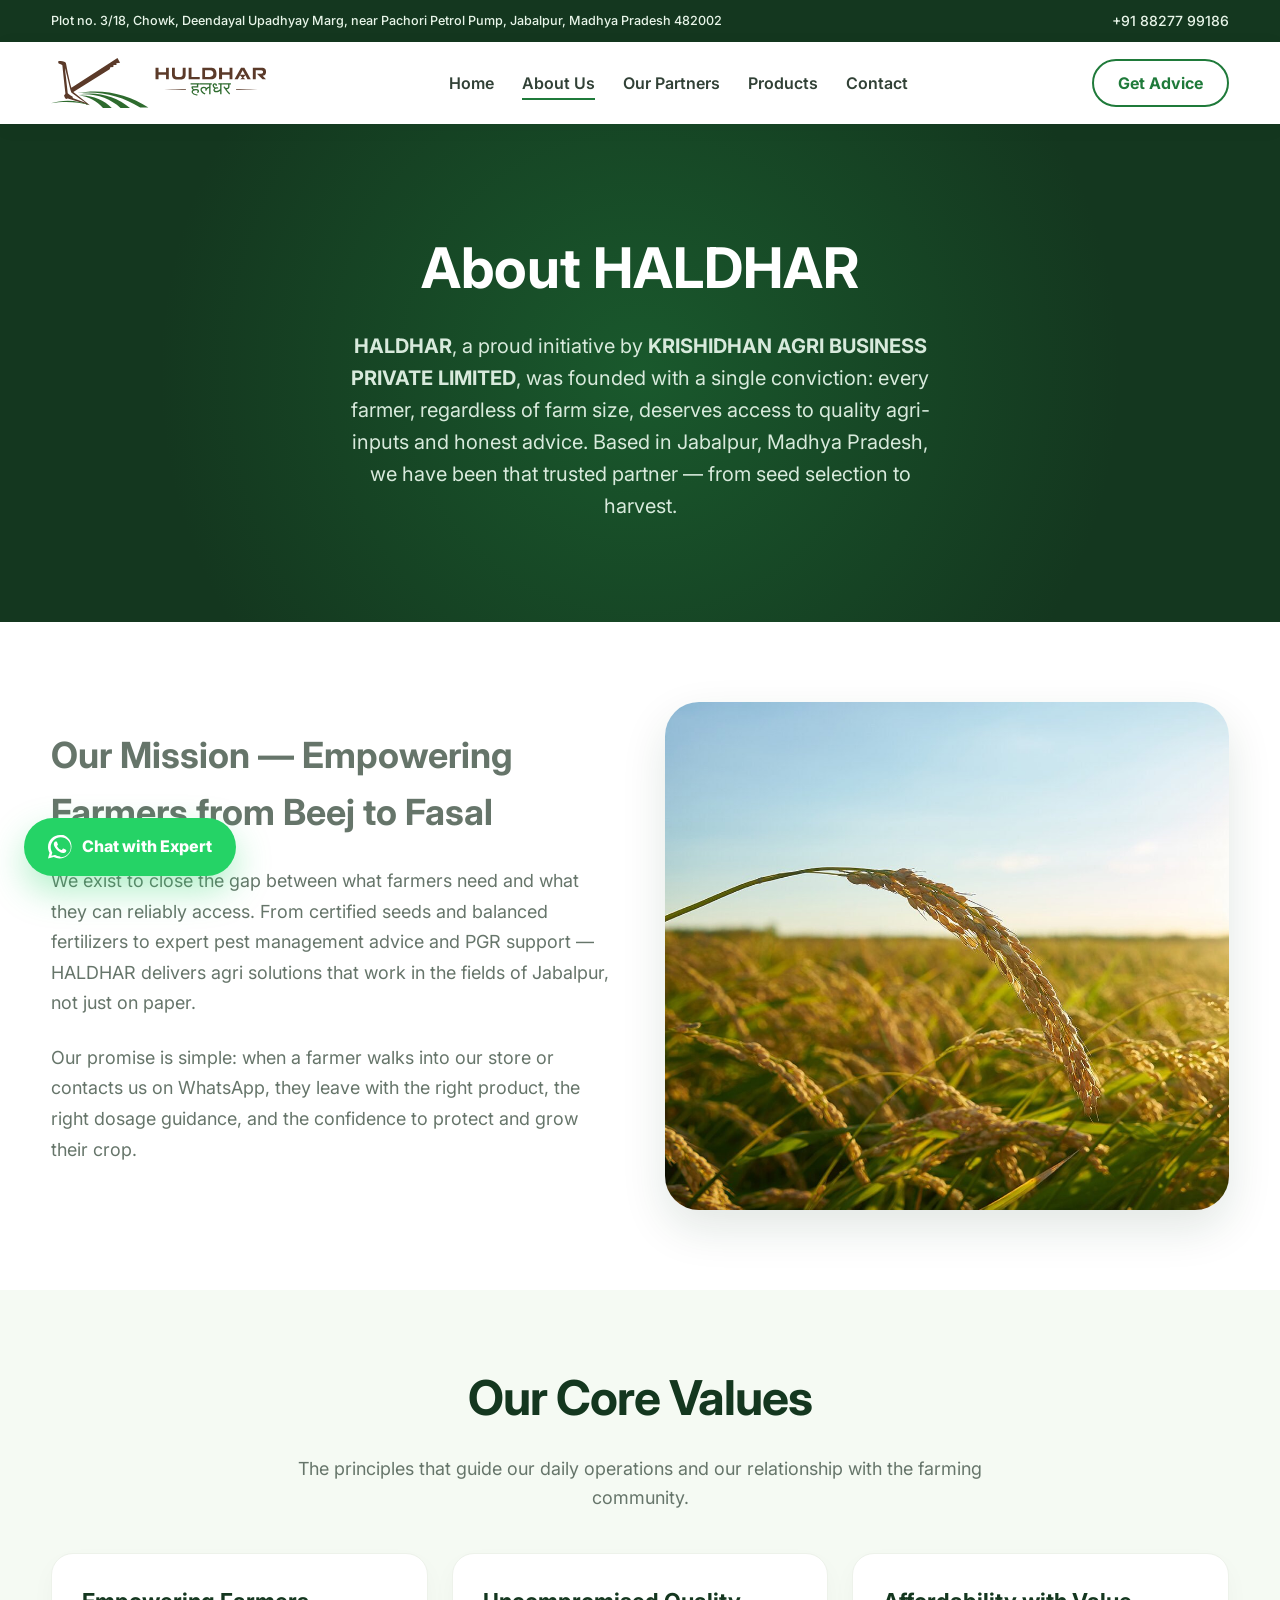
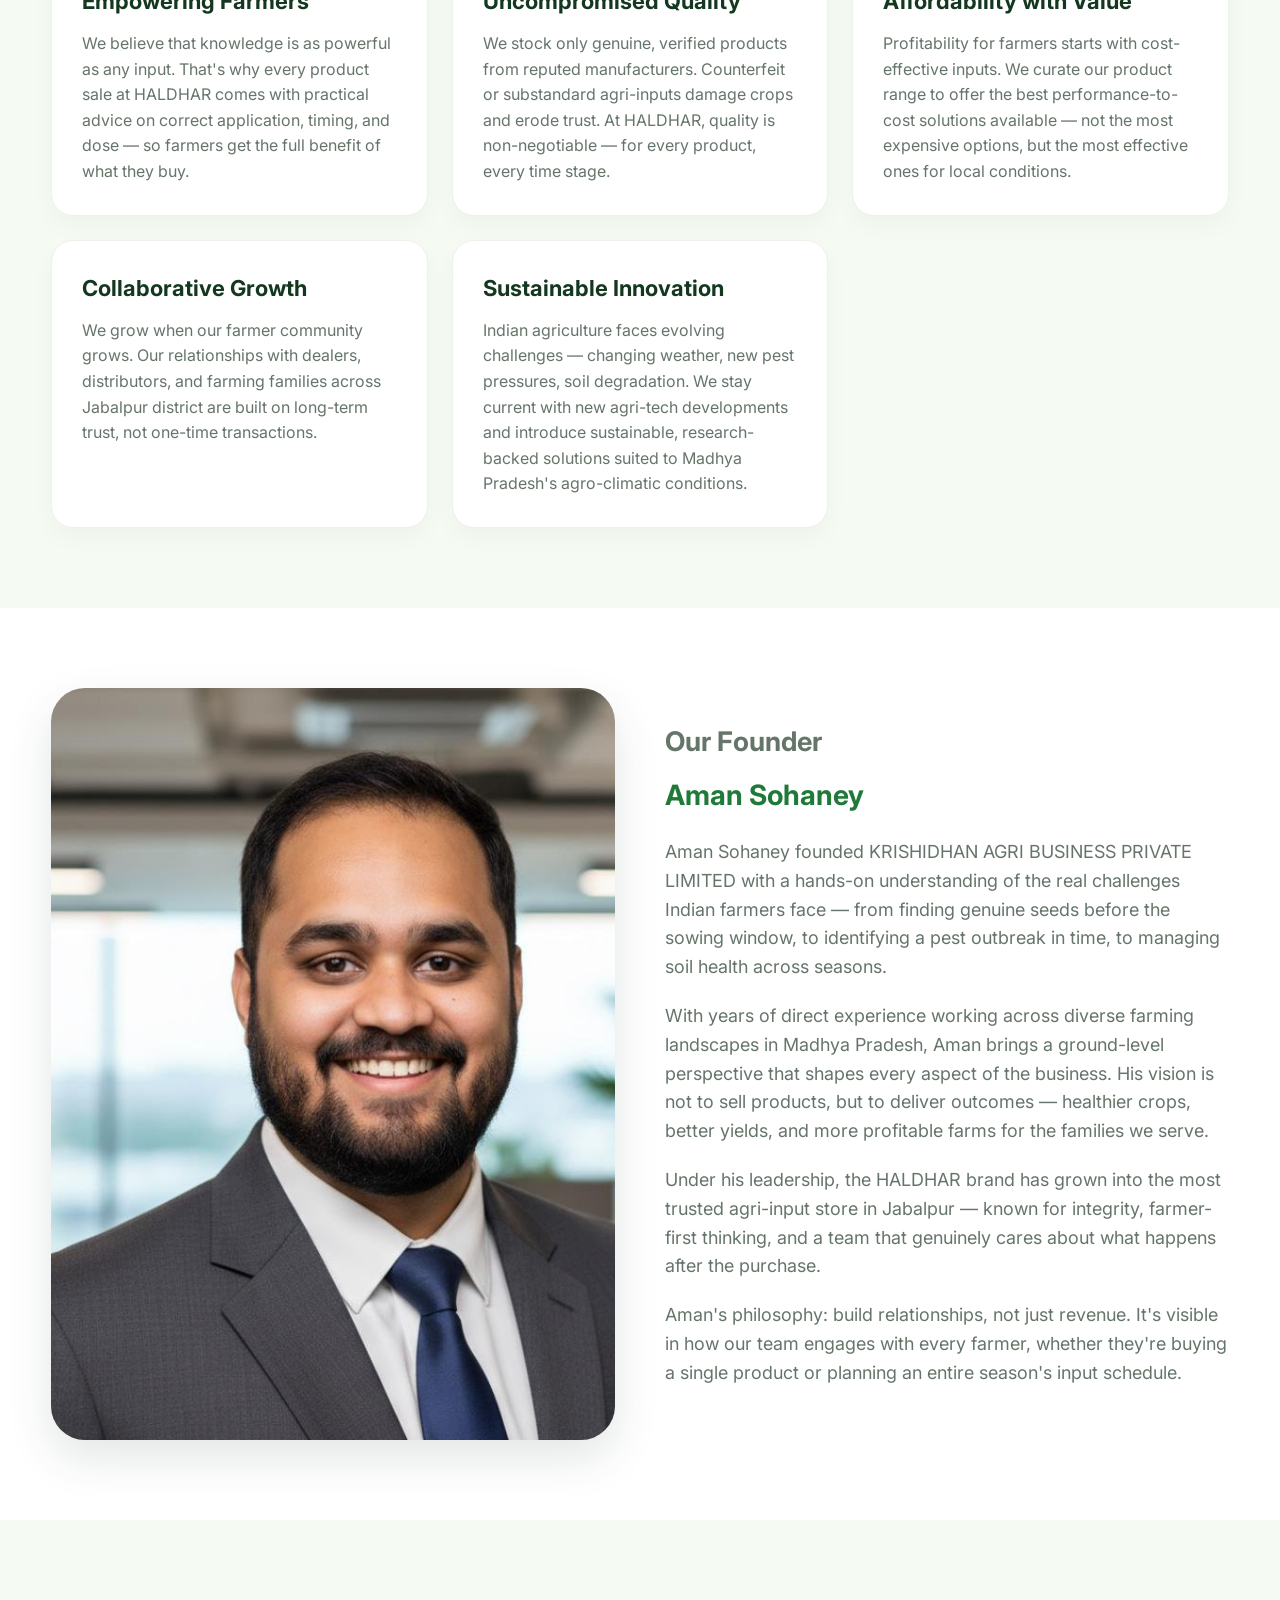
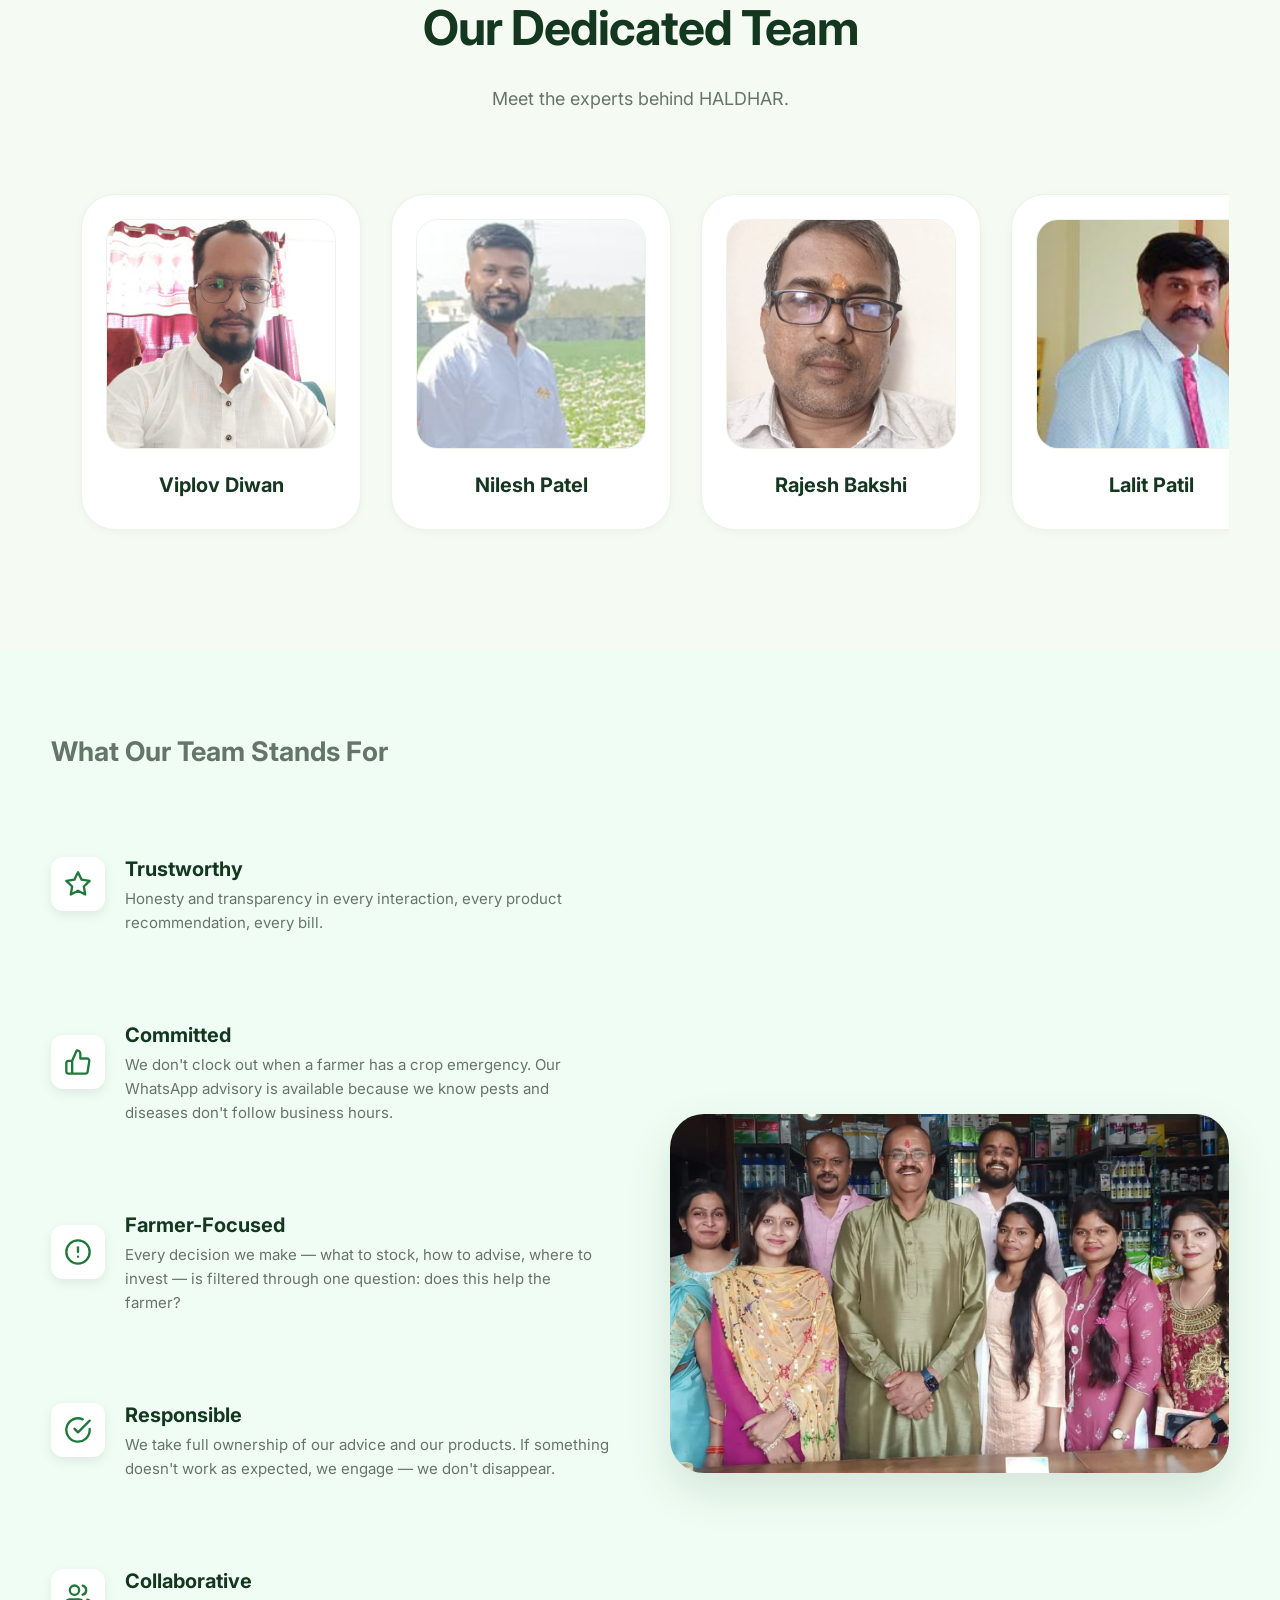
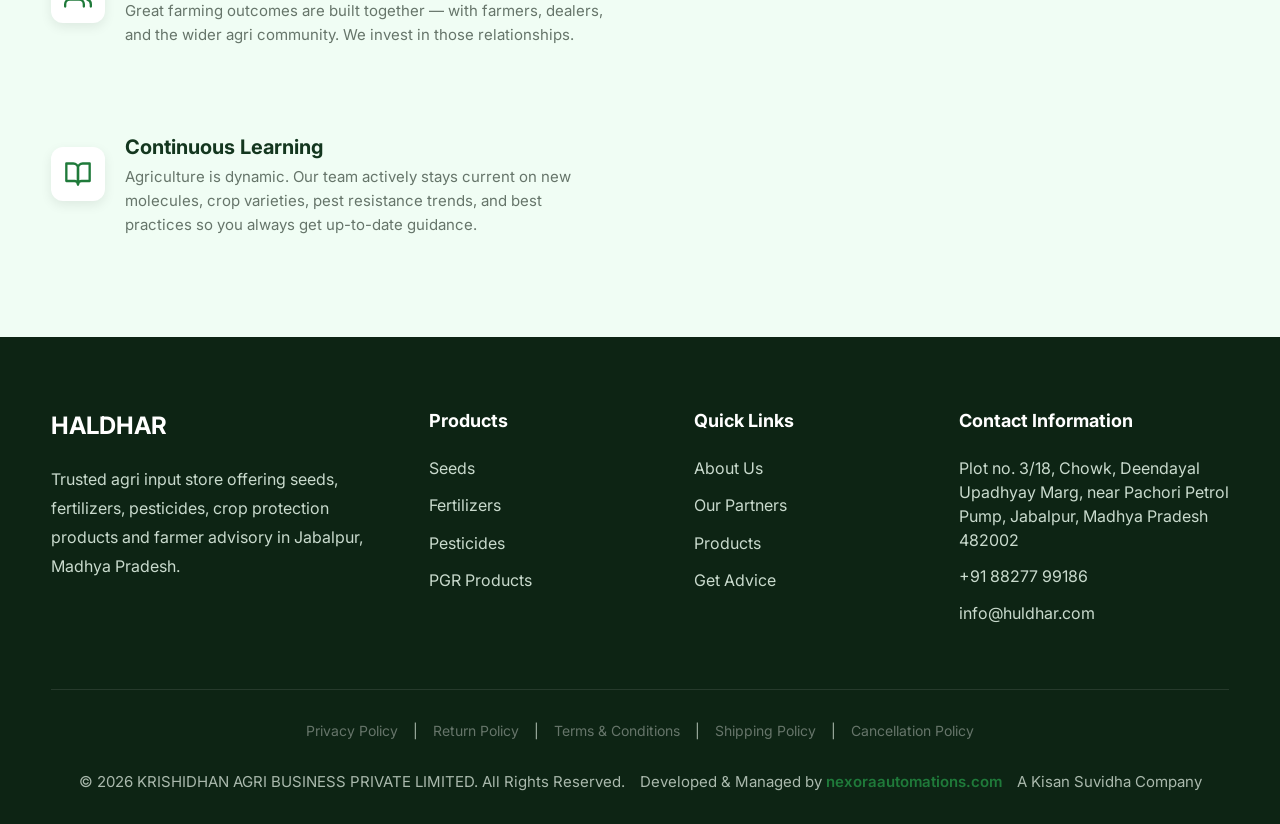
==== commit e254ea99: "Update contact email in about.html" ====
--- a/about.html
+++ b/about.html
@@ -390,7 +390,7 @@
             <li class="footer-numbers">
               <a href="tel:+918827799186">+91 88277 99186</a>
             </li>
-            <li><a href="mailto:krishidhanagri@gmail.com">krishidhanagri@gmail.com</a></li>
+            <li><a href="mailto:info@huldhar.com">info@huldhar.com</a></li>
           </ul>
         </div>
       </div>
@@ -439,4 +439,4 @@
 
 </body>
 
-</html>+</html>
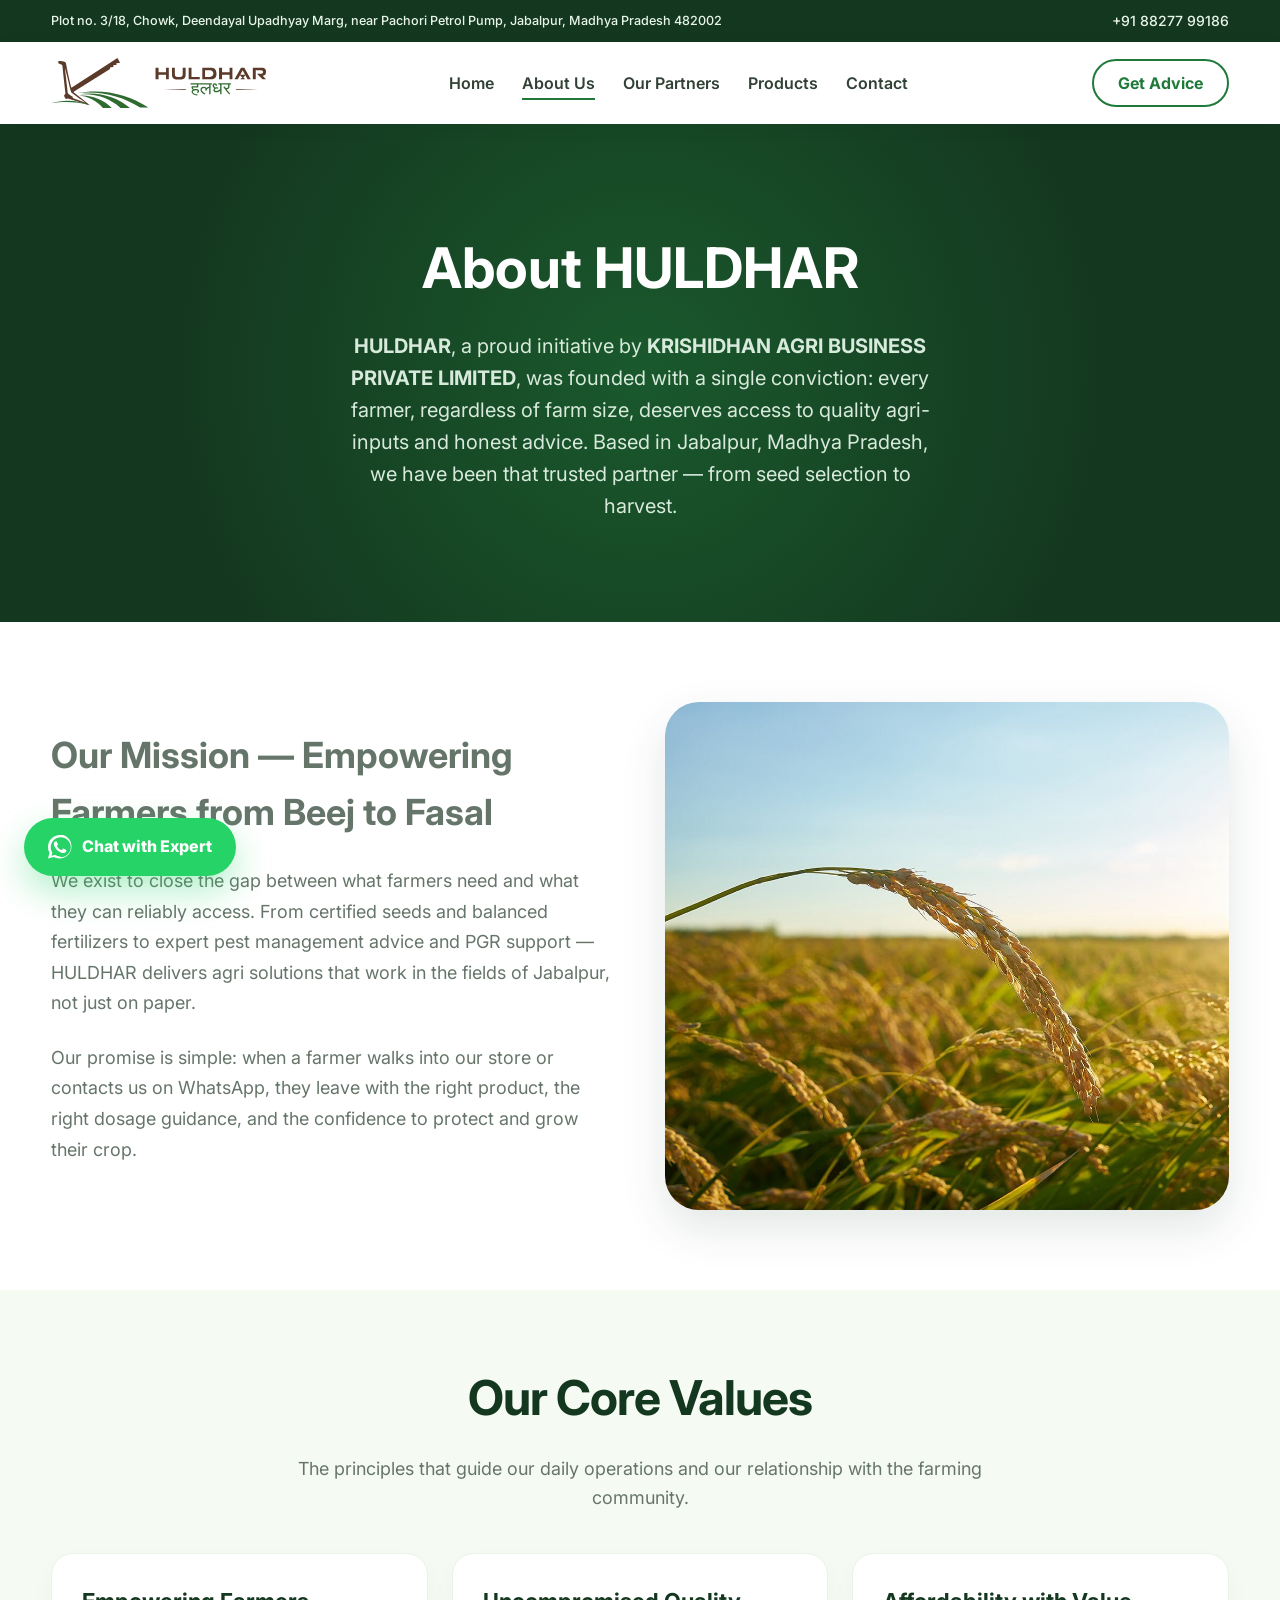
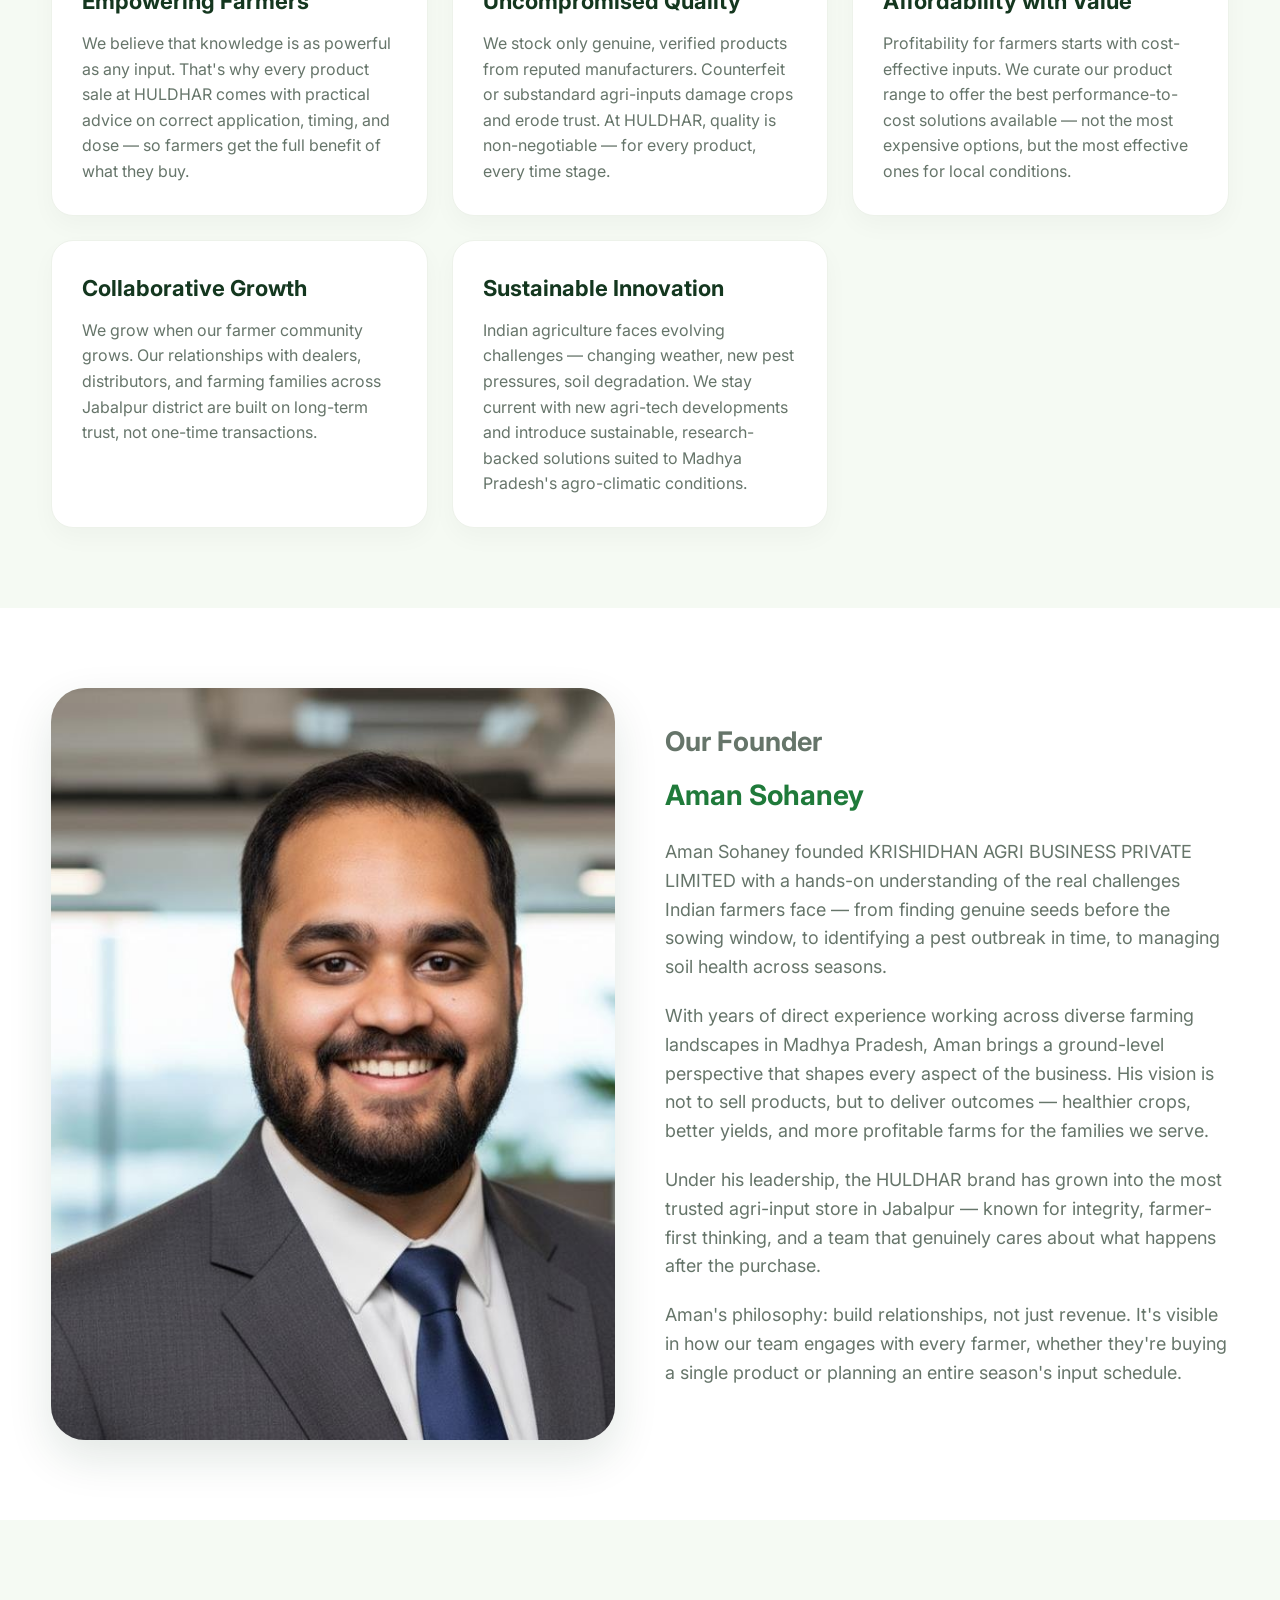
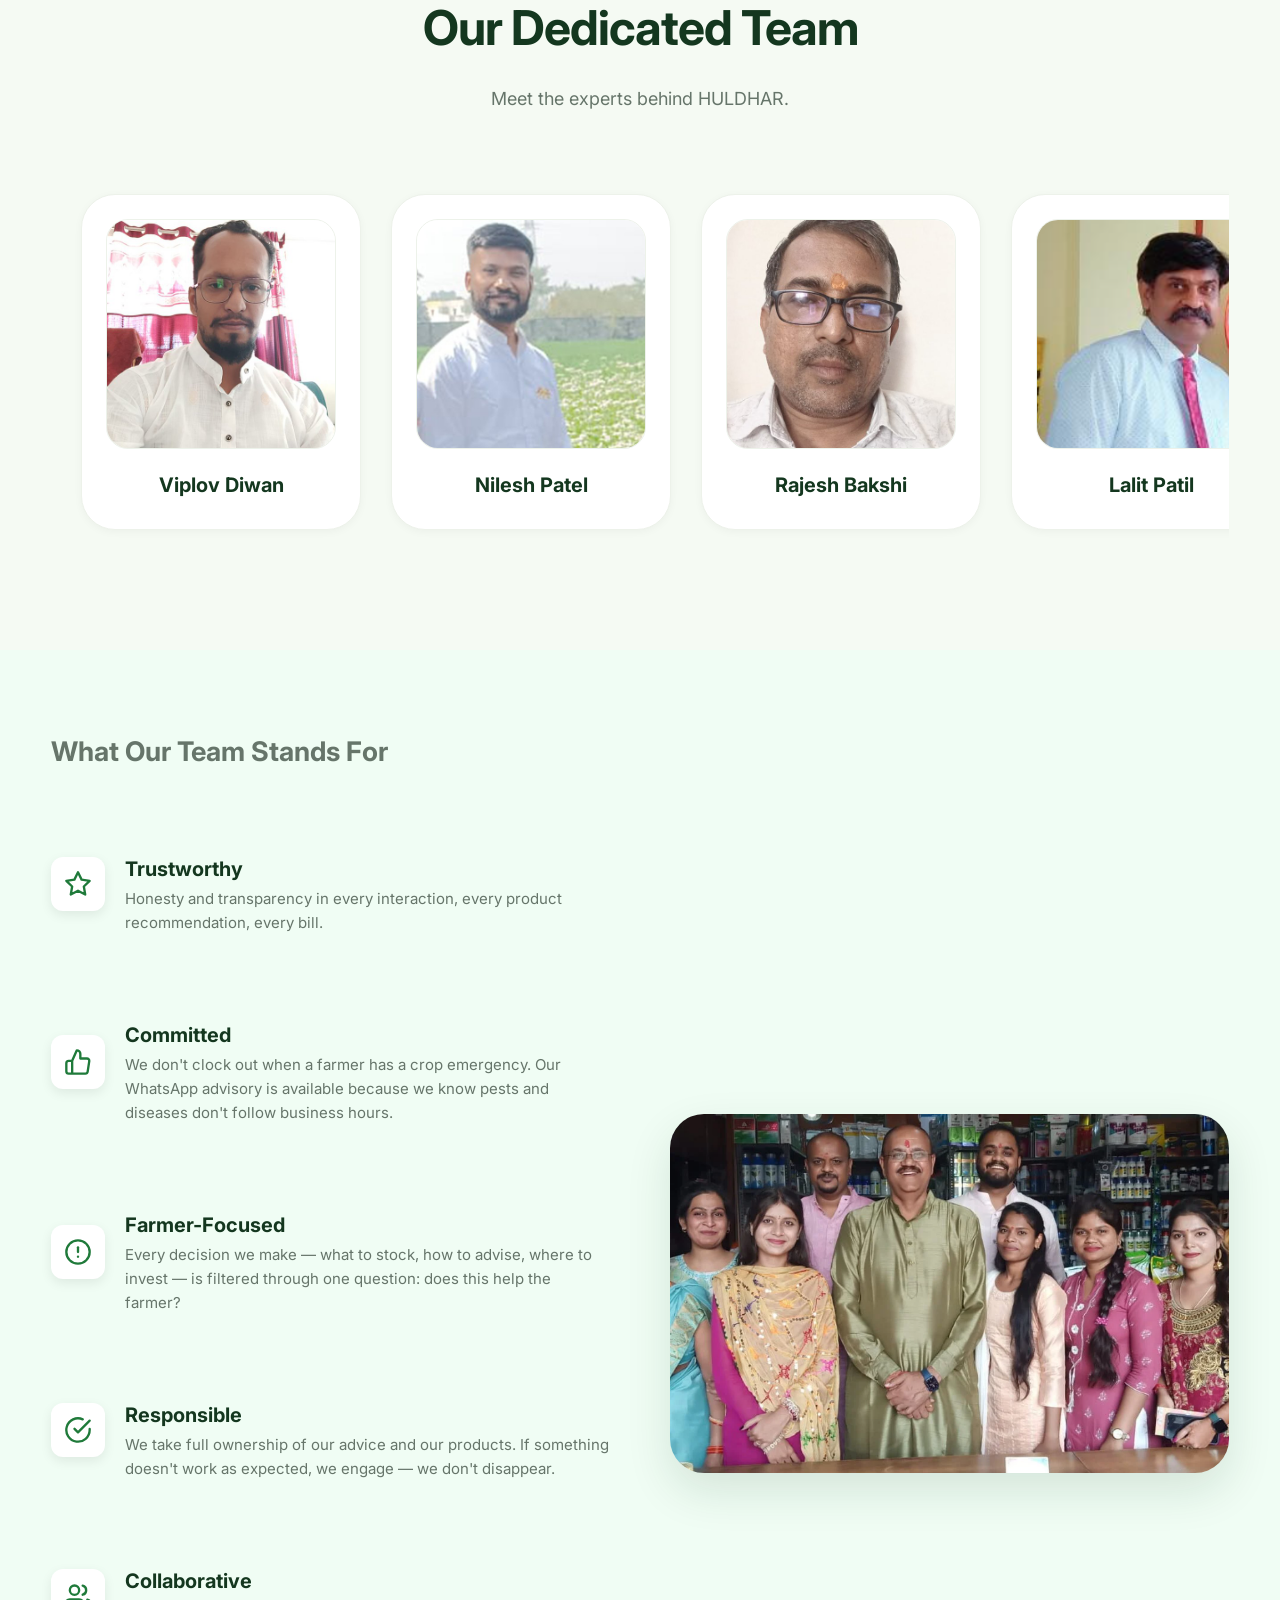
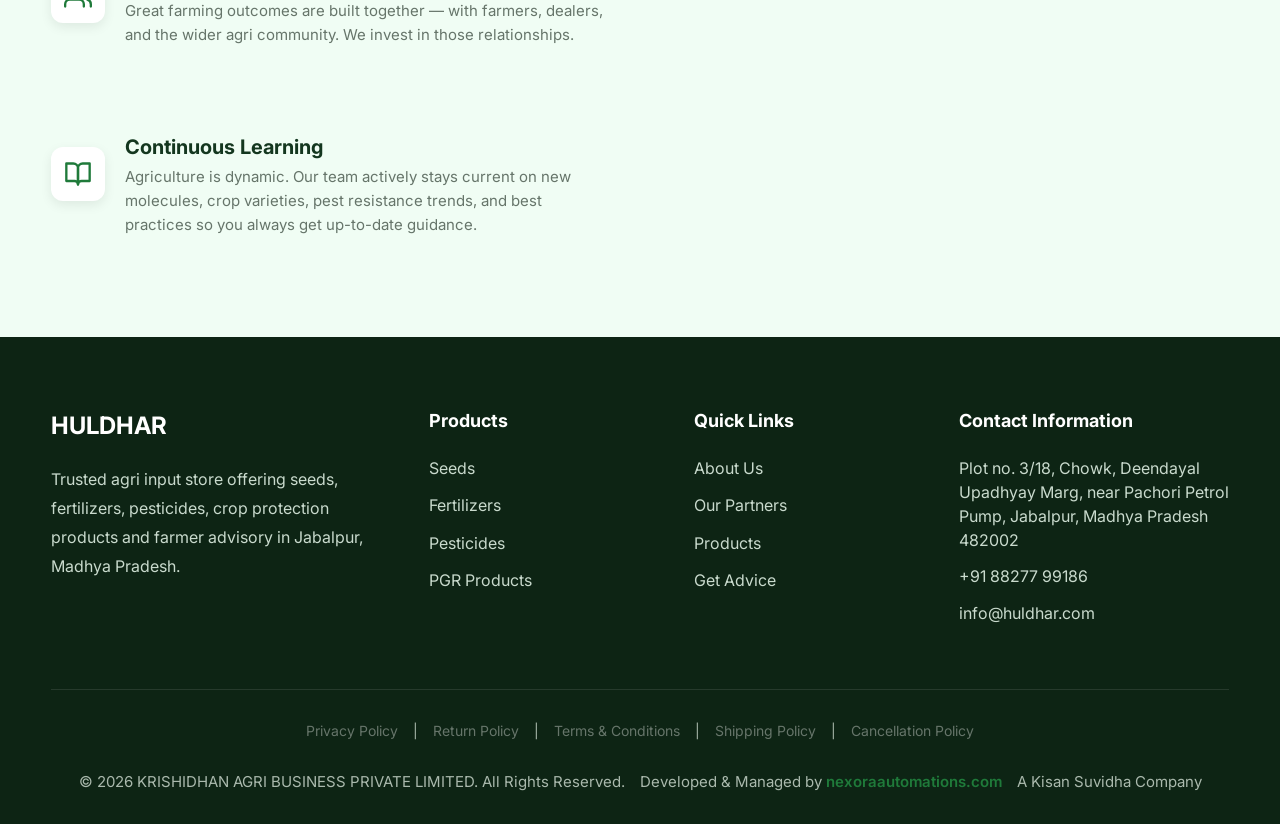
==== commit 819901e1: "Rename HALDHAR to HULDHAR in about.html Updated all instances of 'HALDHAR' to 'HULDHAR' in the about" ====
--- a/about.html
+++ b/about.html
@@ -4,30 +4,30 @@
 <head>
   <meta charset="UTF-8" />
   <meta name="viewport" content="width=device-width, initial-scale=1.0" />
-  <title>About HALDHAR | Agri-Input Store in Jabalpur, MP</title>
-  <meta name="description" content="Learn about HALDHAR's mission to empower farmers in Jabalpur with genuine seeds, fertilizers, and crop advisory. Meet founder Aman Sohaney and our team." />
-  <meta name="keywords" content="about HALDHAR, agri input store Jabalpur history, farmer advisory Madhya Pradesh, Aman Sohaney agri entrepreneur" />
+  <title>About HULDHAR | Agri-Input Store in Jabalpur, MP</title>
+  <meta name="description" content="Learn about HULDHAR's mission to empower farmers in Jabalpur with genuine seeds, fertilizers, and crop advisory. Meet founder Aman Sohaney and our team." />
+  <meta name="keywords" content="about HULDHAR, agri input store Jabalpur history, farmer advisory Madhya Pradesh, Aman Sohaney agri entrepreneur" />
 
   <!-- Open Graph / Facebook -->
   <meta property="og:type" content="website">
-  <meta property="og:url" content="https://haldhar.com/about.html">
-  <meta property="og:title" content="About HALDHAR | Agri-Input Store in Jabalpur, MP">
-  <meta property="og:description" content="Learn about HALDHAR's mission to empower farmers in Jabalpur with genuine seeds, fertilizers, and crop advisory. Meet founder Aman Sohaney and our team.">
-  <meta property="og:image" content="https://haldhar.com/images/og-image.jpg">
+  <meta property="og:url" content="https://HULDHAR.com/about.html">
+  <meta property="og:title" content="About HULDHAR | Agri-Input Store in Jabalpur, MP">
+  <meta property="og:description" content="Learn about HULDHAR's mission to empower farmers in Jabalpur with genuine seeds, fertilizers, and crop advisory. Meet founder Aman Sohaney and our team.">
+  <meta property="og:image" content="https://HULDHAR.com/images/og-image.jpg">
 
   <!-- Twitter -->
   <meta property="twitter:card" content="summary_large_image">
-  <meta property="twitter:url" content="https://haldhar.com/about.html">
-  <meta property="twitter:title" content="About HALDHAR | Agri-Input Store in Jabalpur, MP">
-  <meta property="twitter:description" content="Learn about HALDHAR's mission to empower farmers in Jabalpur with genuine seeds, fertilizers, and crop advisory. Meet founder Aman Sohaney and our team.">
-  <meta property="twitter:image" content="https://haldhar.com/images/og-image.jpg">
+  <meta property="twitter:url" content="https://HULDHAR.com/about.html">
+  <meta property="twitter:title" content="About HULDHAR | Agri-Input Store in Jabalpur, MP">
+  <meta property="twitter:description" content="Learn about HULDHAR's mission to empower farmers in Jabalpur with genuine seeds, fertilizers, and crop advisory. Meet founder Aman Sohaney and our team.">
+  <meta property="twitter:image" content="https://HULDHAR.com/images/og-image.jpg">
 
   <link rel="preconnect" href="https://fonts.googleapis.com">
   <link rel="preconnect" href="https://fonts.gstatic.com" crossorigin>
   <link href="https://fonts.googleapis.com/css2?family=Inter:wght@400;500;600;700;800;900&display=swap" rel="stylesheet">
   <link rel="stylesheet" href="css/styles.css">
 
-  <link rel="canonical" href="https://haldhar.com/about.html" />
+  <link rel="canonical" href="https://HULDHAR.com/about.html" />
   <link rel="icon" href="images/favicon.png" type="image/png">
 </head>
 
@@ -47,8 +47,8 @@
     <div class="container">
       <nav>
         <a class="logo" href="index.html">
-          <img src="images/haldhar-logo.svg" alt="HALDHAR Logo"
-            onerror="this.outerHTML='<span class=\'logo-mark\'>H</span> HALDHAR'">
+          <img src="images/haldhar-logo.svg" alt="HULDHAR Logo"
+            onerror="this.outerHTML='<span class=\'logo-mark\'>H</span> HULDHAR'">
         </a>
         <div class="menu">
           <a href="index.html">Home</a>
@@ -68,8 +68,8 @@
   <main>
     <div class="page-header">
       <div class="container">
-        <h1>About HALDHAR</h1>
-        <p><strong>HALDHAR</strong>, a proud initiative by <strong>KRISHIDHAN AGRI BUSINESS PRIVATE LIMITED</strong>, was founded with a single conviction: every farmer, regardless of farm size, deserves access to quality agri-inputs and honest advice. Based in Jabalpur, Madhya Pradesh, we have been that trusted partner — from seed selection to harvest.</p>
+        <h1>About HULDHAR</h1>
+        <p><strong>HULDHAR</strong>, a proud initiative by <strong>KRISHIDHAN AGRI BUSINESS PRIVATE LIMITED</strong>, was founded with a single conviction: every farmer, regardless of farm size, deserves access to quality agri-inputs and honest advice. Based in Jabalpur, Madhya Pradesh, we have been that trusted partner — from seed selection to harvest.</p>
       </div>
     </div>
 
@@ -80,7 +80,7 @@
           <h2 style="font-size: 36px; margin-bottom: 24px;">Our Mission — Empowering Farmers from Beej to Fasal</h2>
           <p style="font-size: 18px; color: var(--muted); line-height: 1.7; margin-bottom: 24px;">
             We exist to close the gap between what farmers need and what they can reliably access. From certified seeds
-            and balanced fertilizers to expert pest management advice and PGR support — HALDHAR delivers agri
+            and balanced fertilizers to expert pest management advice and PGR support — HULDHAR delivers agri
             solutions that work in the fields of Jabalpur, not just on paper.
           </p>
           <p style="font-size: 18px; color: var(--muted); line-height: 1.7;">
@@ -89,7 +89,7 @@
           </p>
         </div>
         <div>
-          <img src="images/about-store.jpg" alt="HALDHAR Store"
+          <img src="images/about-store.jpg" alt="HULDHAR Store"
             style="border-radius: var(--radius-lg); box-shadow: var(--shadow); width: 100%;">
         </div>
       </div>
@@ -105,7 +105,7 @@
         <div class="cards" style="grid-template-columns: repeat(3, 1fr);">
           <div class="card">
             <h3>Empowering Farmers</h3>
-            <p>We believe that knowledge is as powerful as any input. That's why every product sale at HALDHAR
+            <p>We believe that knowledge is as powerful as any input. That's why every product sale at HULDHAR
               comes with practical advice on correct application, timing, and dose — so farmers get the full benefit of
               what they buy.
             </p>
@@ -113,7 +113,7 @@
           <div class="card">
             <h3>Uncompromised Quality</h3>
             <p>We stock only genuine, verified products from reputed manufacturers. Counterfeit or substandard
-              agri-inputs damage crops and erode trust. At HALDHAR, quality is non-negotiable — for every
+              agri-inputs damage crops and erode trust. At HULDHAR, quality is non-negotiable — for every
               product, every time stage.
             </p>
           </div>
@@ -159,7 +159,7 @@
             to deliver outcomes — healthier crops, better yields, and more profitable farms for the families we serve.
           </p>
 
-          <p>Under his leadership, the HALDHAR brand has grown into the most trusted agri-input store in Jabalpur — known
+          <p>Under his leadership, the HULDHAR brand has grown into the most trusted agri-input store in Jabalpur — known
             for integrity, farmer-first thinking, and a team that genuinely cares about what happens after the purchase.
           </p>
 
@@ -174,7 +174,7 @@
       <div class="container">
         <div class="section-head center">
           <h2>Our Dedicated Team</h2>
-          <p>Meet the experts behind HALDHAR.</p>
+          <p>Meet the experts behind HULDHAR.</p>
         </div>
         <div class="team-slider-wrapper">
           <div class="team-track">
@@ -347,7 +347,7 @@
           </div>
         </div>
         <div style="flex: 1;">
-          <img src="images/Screenshot 2026-05-06 152037.png" alt="HALDHAR Team"
+          <img src="images/Screenshot 2026-05-06 152037.png" alt="HULDHAR Team"
             style="border-radius: var(--radius-lg); box-shadow: var(--shadow); width: 100%; object-fit: cover; display: block;">
         </div>
       </div>
@@ -359,7 +359,7 @@
     <div class="container">
       <div class="footer-grid">
         <div>
-          <h3>HALDHAR</h3>
+          <h3>HULDHAR</h3>
           <p>Trusted agri input store offering seeds, fertilizers, pesticides, crop protection products and farmer
             advisory in Jabalpur, Madhya Pradesh.</p>
         </div>
